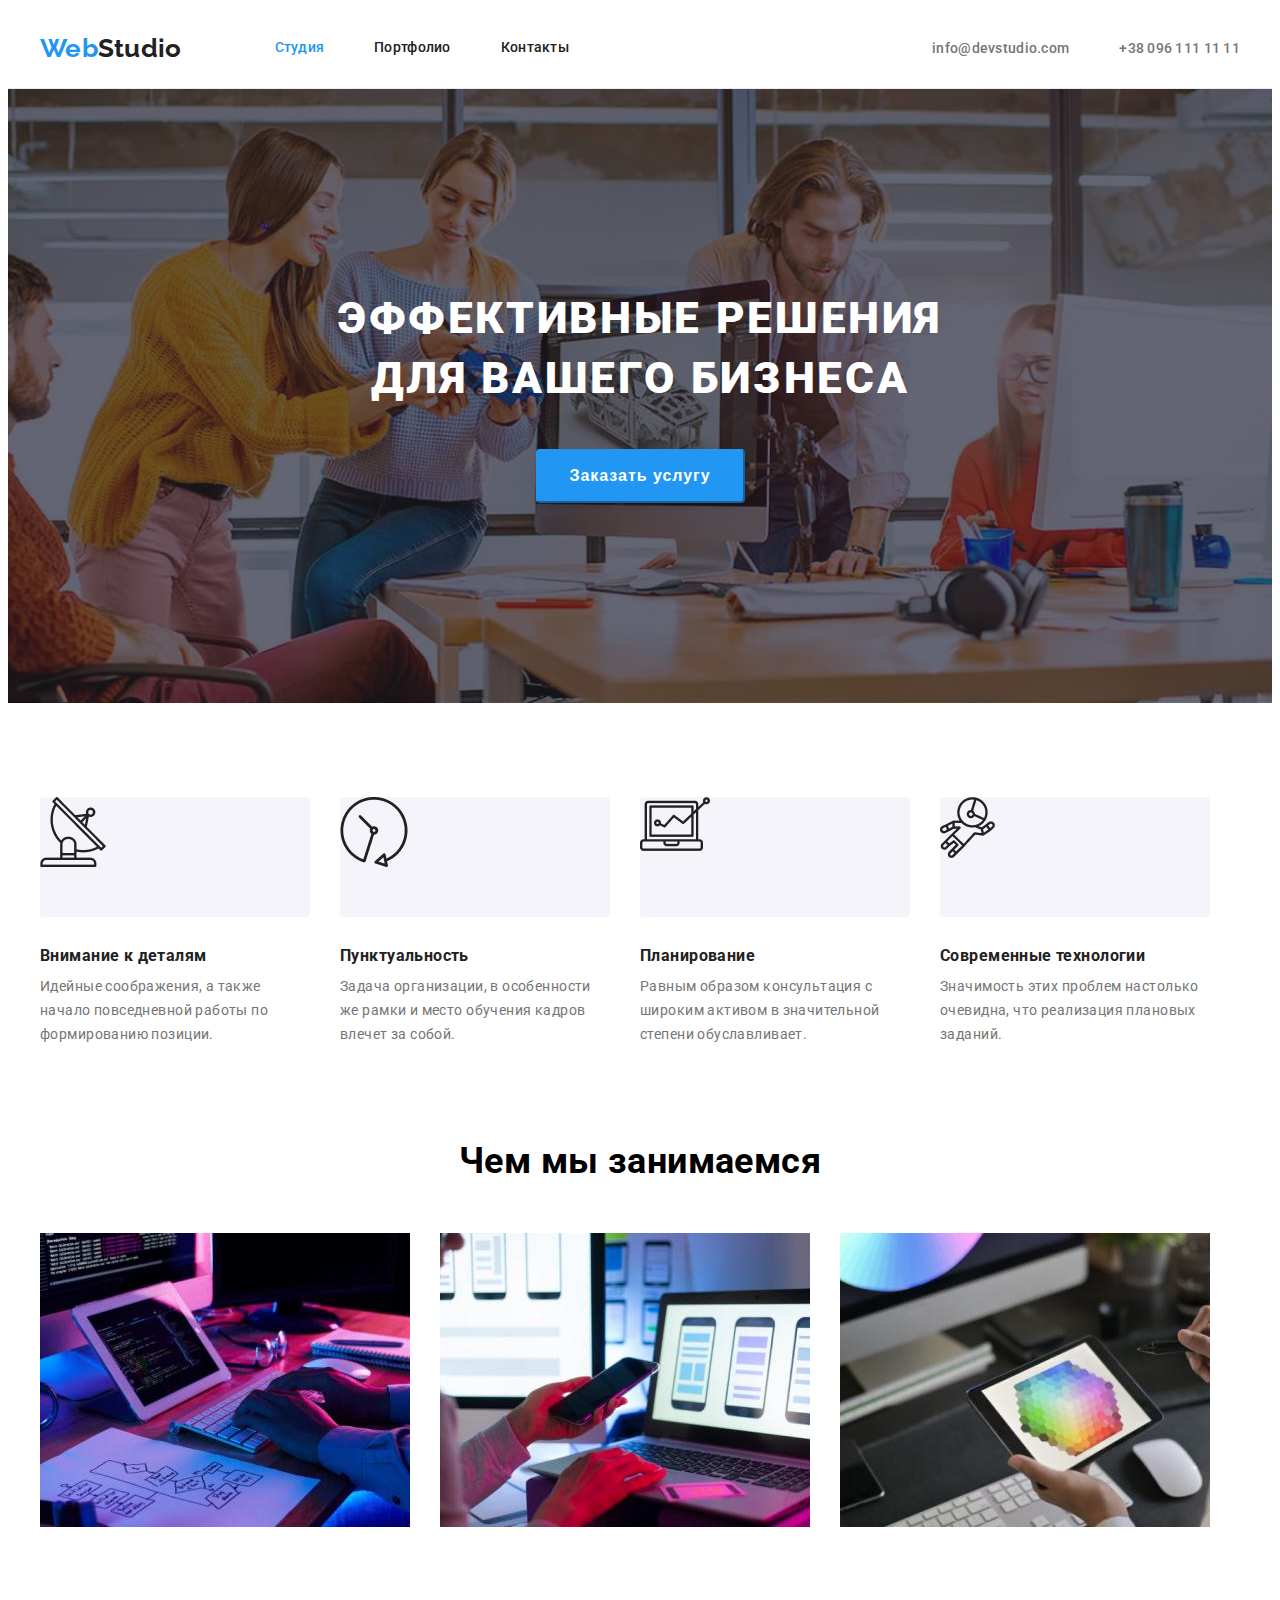
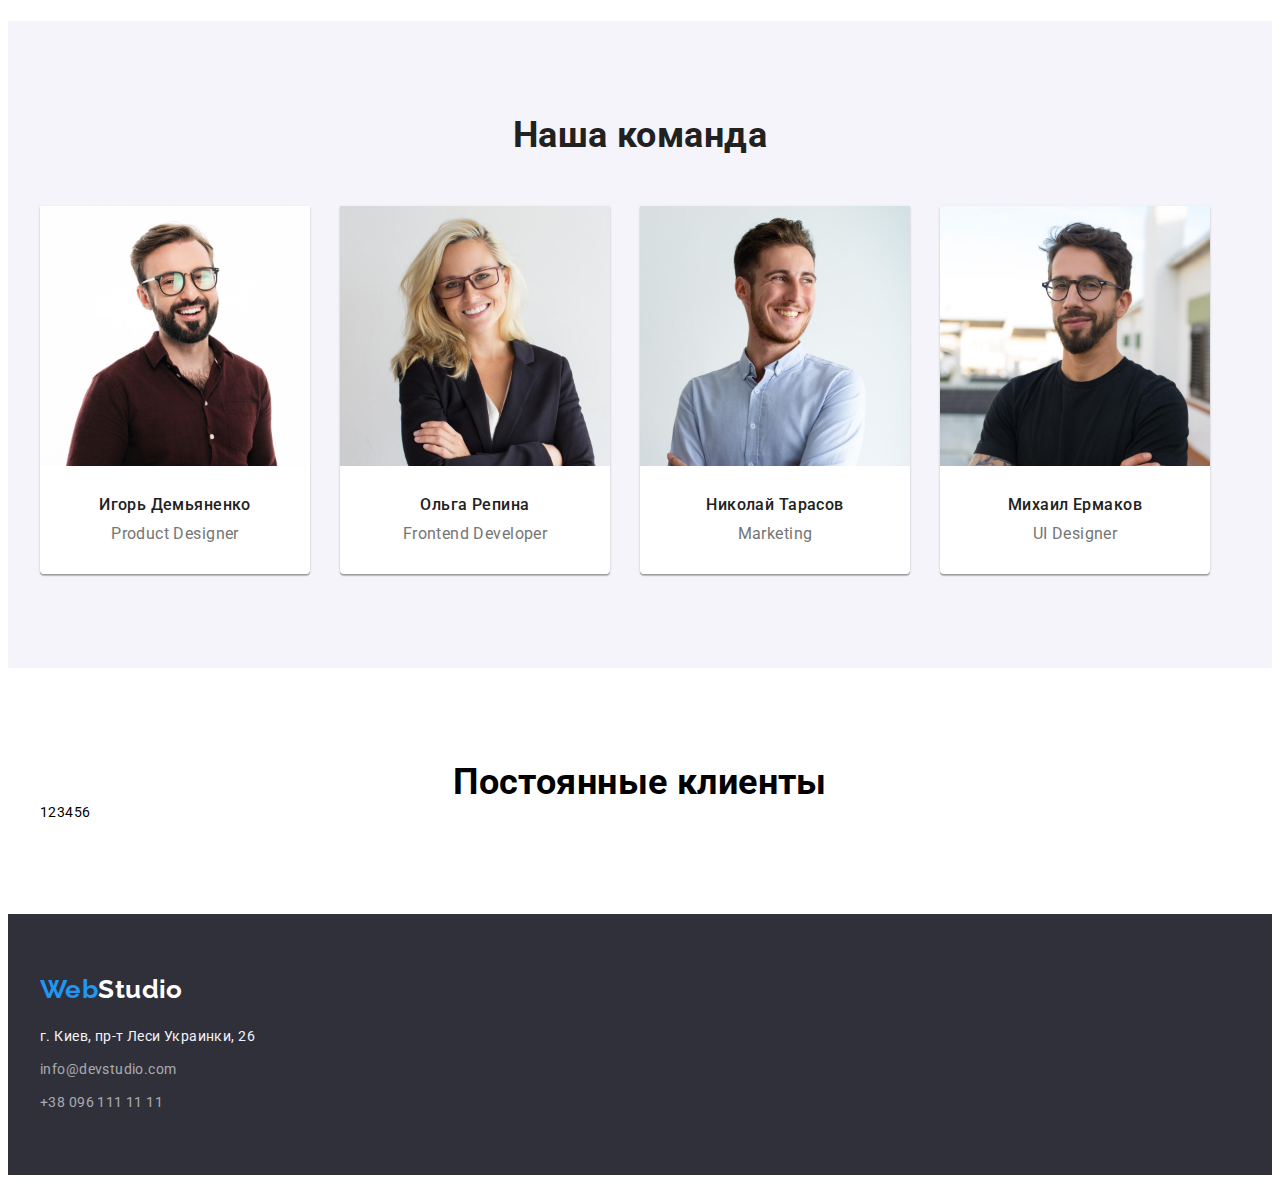
==== index.html @ 2c0231e5 "update code" ====
<!DOCTYPE html>
<html lang="ru">
  <head>
    <meta charset="UTF-8" />
    <meta http-equiv="X-UA-Compatible" content="IE=edge" />
    <meta name="viewport" content="width=device-width, initial-scale=1.0" />
    <title>WebStudio</title>
        <link rel="preconnect" href="https://fonts.googleapis.com" />
    <link rel="preconnect" href="https://fonts.gstatic.com" crossorigin />
    <link
      href="https://fonts.googleapis.com/css2?family=Raleway:wght@700&family=Roboto:wght@400;500;700;900&display=swap"
      rel="stylesheet"
    />
    <link
      rel="stylesheet"
      href="https://cdnjs.cloudflare.com/ajax/libs/modern-normalize/1.1.0/modern-normalize.min.css"
      integrity="sha512-wpPYUAdjBVSE4KJnH1VR1HeZfpl1ub8YT/NKx4PuQ5NmX2tKuGu6U/JRp5y+Y8XG2tV+wKQpNHVUX03MfMFn9Q=="
      crossorigin="anonymous"
      referrerpolicy="no-referrer"
    />
    <link rel="stylesheet" href="./css/style.css" />
  </head>
  <body>
    <!-- header -->
    <header class="header">
      <div class="header-container container">
        <nav class="navigation-container">
          <a href="./index.html" class="logo-header link"
            >Web<span class="header-logo">Studio</span></a
          >
          <ul class="navigation-list">
            <li class="item"><a href="./index.html" class="navigation-link link current-nav-link">Студия</a></li>
            <li class="item">
              <a href="./portfolio.html" class="navigation-link link"
                >Портфолио</a
              >
            </li>
            <li class="item"><a href="" class="navigation-link link">Контакты</a></li>
          </ul>
        </nav>
        <ul class="contact-link-header">
          <li class="item">
            <a href="mailto:info@devstudio.com" class="contact-header link"
              >info@devstudio.com</a
            >
          </li>
          <li class="item">
            <a href="tel:+380961111111" class="contact-header link"
              >+38 096 111 11 11</a
            >
          </li>
        </ul>
        </div>
      </div>
    </header>
    <main>
      <!-- section #1 -->
      <section class="hero">
        <div class="container">
        <h1 class="hero-heading">Эффективные решения для вашего бизнеса</h1>
        <button type="button" class="hero-button">Заказать услугу</button>
      </section>
      <!-- section #2-->
      <section class="features section">
        <div class="container">
        <h2 class="visually-hidden">Особенности нашей компании</h2>
        <ul class="features-list">
          <li class="item-block"><div class="features-block"><img src="./images/vector_features_1.png" alt="" width="66" height="70"></div></li>
          <li class="item-block"><div class="features-block"><img src="./images/vector_features_2.png" alt="" width="68" height="70"></div></li>
          <li class="item-block"><div class="features-block"><img src="./images/vector_features_3.png" alt="" width="70" height="54"></div></li>
          <li class="item-block"><div class="features-block"><img src="./images/vector_features_4.png" alt="" width="55" height="61"></div></li> 
        </ul>
        <ul class="features-list">
          <li class="item">
            <h3 class="features-heading">Внимание к деталям</h3>
            <p class="features-paragraph">
              Идейные соображения, а также начало повседневной работы по
              формированию позиции.
            </p>
          </li>
          <li class="item">
            <h3 class="features-heading">Пунктуальность</h3>
            <p class="features-paragraph">
              Задача организации, в особенности же рамки и место обучения кадров
              влечет за собой.
            </p>
          </li>
          <li class="item">
            <h3 class="features-heading">Планирование</h3>
            <p class="features-paragraph">
              Равным образом консультация с широким активом в значительной
              степени обуславливает.
            </p>
          </li>
          <li class="item">
            <h3 class="features-heading">Современные технологии</h3>
            <p class="features-paragraph">
              Значимость этих проблем настолько очевидна, что реализация
              плановых заданий.
            </p>
          </li>
        </ul>
        </div>
        </div>
      </section>
      <!-- section #3 -->
      <section class="work section">
        <div class="container">
        <h2 class="work-heading">Чем мы занимаемся</h2>
        <ul class="work-list">
          <li class="item">
            <img
              src="./images/about_work_1.jpg"
              alt="пишет код"
              width="370"
              height="294"
            />
          </li>
          <li class="item">
            <img
              src="./images/about_work_2.jpg"
              alt="смотрит макет"
              width="370"
              height="294"
            />
          </li>
          <li class="item">
            <img
              src="./images/about_work_3.jpg"
              alt="выбирает цвета"
              width="370"
              height="294"
            />
          </li>
        </ul>
        </div>
      </section>
      <!-- section #4 -->
      <section class="team section">
        <div class="container">
        <h2 class="team-heading">Наша команда</h2>
        <ul class="team-list">
          <li class="team-item">
            <img
              src="./images/team_1.jpg"
              alt="на фотографии Игорь Демьяненко"
              width="270"
              height="260"
            />
            <div class="team-block">
            <h3 class="team-name" >Игорь Демьяненко</h3>
            <p lang="en" class="team-paragraph">Product Designer</p>
            </div>
          </li>
          <li class="team-item">
            <img
              src="./images/team_2.jpg"
              alt="на фотографии Ольга Репина"
              width="270"
              height="260"
            />
            <div class="team-block">
            <h3 class="team-name">Ольга Репина</h3>
            <p lang="en" class="team-paragraph">Frontend Developer</p>
            </div>
          </li>
          <li class="team-item">
            <img
              src="./images/team_3.jpg"
              alt="на фотографии Николай Тарасов"
              width="270"
              height="260"
            />
            <div class="team-block">
            <h3 class="team-name">Николай Тарасов</h3>
            <p lang="en" class="team-paragraph">Marketing</p>
            </div>
          </li>
          <li class="team-item">
            <img
              src="./images/team_4.jpg"
              alt="на фотографии Михаил Ермаков"
              width="270"
              height="260"
            />
            <div class="team-block">
            <h3 class="team-name">Михаил Ермаков</h3>
            <p lang="en" class="team-paragraph">UI Designer</p>
            </div>
          </li>
        </ul>
        </div>
      </section>
      <!-- section #4 -->
      <section class="section container">

        <h2 class="reg-customer-heading">Постоянные клиенты</h2>
        <ul class="list-customer">
          <li>1</li>
          <li>2</li>
          <li>3</li>
          <li>4</li>
          <li>5</li>
          <li>6</li>
        </ul>

      </section>
    </main>
    <!-- footer -->
    <footer class="footer">
      <div class="footer-container container">
      <a href="./index.html" class="logo-footer link"
        >Web<span class="footer-logo">Studio</span></a
      >
      <address>
        <ul class="contact-footer contact-list-footer">
          <li class="item">
            <a
              href="https://goo.gl/maps/VsenkT5PbFzWRXvy7"
              target="_blank"
              rel="noopener noreferrer"
              class="footer-address link"
              >г. Киев, пр-т Леси Украинки, 26</a
            >
          </li>
          <li class="item">
            <a href="mailto:info@devstudio.com" class="contact-footer link"
              >info@devstudio.com</a
            >
          </li>
          <li class="item">
            <a href="tel:+380961111111" class="contact-footer link"
              >+38 096 111 11 11</a
            >
          </li>
        </ul>
        </address>
      </div>
    </footer>
  </body>
</html>
---- css/style.css ----
/*index.html (css) */
/* color  */
:root {
  --header-nav: #212121;
  --header-nav-hover: #2196f3;
  --contact-: #757575;
  --contact-hover: #2196f3;
  --heading-color: #212121;
  --heading-color-hero: #ffffff;
  --paragraph-color: #757575;
  --logo-basic: #2196f3;
  --logo-header: #212121;
  --logo-footer: #ffffff;
  --background-hero: #2f303a;
  --contact-footer: rgba(255, 255, 255, 0.6);
  --accent-color: #2196f3;
  --portfolio-button: #f5f4fa;
  --portfolio-button-hover: #2196f3;
  --background-team: #f5f4fa;
  --background-footer: #2f303a;
}

body {
  font-family: Roboto, serif;
  letter-spacing: 0.03em;
  font-size: 14px;
}
p {
  margin: 0;
}
h1,
h2,
h3,
h4,
h5,
h6 {
  margin: 0;
}
img {
  display: block;
  max-width: 100%;
}

.section {
  padding-top: 94px;
  padding-bottom: 94px;
}
.visually-hidden {
  position: absolute;
  white-space: nowrap;
  width: 1px;
  height: 1px;
  overflow: hidden;
  border: 0;
  padding: 0;
  clip: rect(0 0 0 0);
  clip-path: inset(50%);
  margin: -1px;
}

/* list */
ul {
  list-style: none;
  padding: 0;
  margin: 0;
}
.link {
  text-decoration: none;
}
.container {
  width: 1200px;
  padding-left: 15px;
  padding-right: 15px;
  margin-left: auto;
  margin-right: auto;
}
.header-container {
  display: flex;
  align-items: center;
}
.header {
  background-color: var(--logo-footer);
  letter-spacing: 0.02em;
  border-bottom: 1px solid #ececec;
}
.header .item + .item {
  margin-left: 50px;
}
.header-contact {
  margin-left: 331px;
  display: flex;
  align-items: center;
}
.navigation-container {
  display: flex;
  align-items: center;
}
.navigation-list {
  display: flex;
}
.contact-link-header {
  display: flex;
  margin-left: auto;
}

/*logo in header and footer   */
.logo-header {
  margin-right: 93px;

  font-family: raleway;
  font-weight: 700;
  font-size: 26px;
  line-height: 1.19;
  color: var(--logo-basic);
}
.logo-header .header-logo {
  color: var(--logo-header);
}
.logo-footer .footer-logo {
  color: var(--logo-footer);
}
/* link nav*/
.navigation-link {
  padding-top: 32px;
  padding-bottom: 32px;
  display: block;
  color: var(--header-nav);
  font-weight: 500;
  font-size: 14px;
  line-height: 1.14;
}
.navigation-link:hover,
.navigation-link:focus {
  color: var(--header-nav-hover);
}
.current-nav-link {
  color: var(--accent-color);
}
/* contact header*/
.contact-header {
  padding-bottom: 32px;
  padding-top: 32px;
  color: var(--contact-);
  font-weight: 500;
  font-size: 14px;
  line-height: 1.14;
}
.header-contact .item + .item {
  margin-right: 50px;
}
.contact-header + .contact-header:hover,
.contact-header:focus {
  color: var(--contact-hover);
}
/* hero */
.hero {
  background-image: linear-gradient(
      rgba(47, 48, 58, 0.4),
      rgba(47, 48, 58, 0.4)
    ),
    url(../images/hero-background.jpg);
  background-size: cover;
  background-repeat: no-repeat;
  background-position: center;
  max-width: 1600px;
  padding: 200px 0;
  text-align: center;
  background-color: var(--background-hero);
  letter-spacing: 0.06em;
  margin: 0 auto;
}
.hero-heading {
  margin-top: 0;
  margin-left: auto;
  margin-right: auto;
  margin-bottom: 40px;
  width: 696px;
  color: var(--heading-color-hero);
  font-weight: 900;
  font-size: 44px;
  line-height: 1.36;
  letter-spacing: 0.06em;
  text-transform: uppercase;
}
.hero-button {
  margin-left: auto;
  margin-right: auto;
  padding: 10px 32px;
  border-radius: 4px;
  min-width: 200px;
  border-color: var(--accent-color);
  color: var(--heading-color-hero);
  background: var(--accent-color);
  box-shadow: 0px 4px 4px rgba(0, 0, 0, 0.15);
  font-weight: 700;
  font-size: 16px;
  line-height: 1.87;
  letter-spacing: 0.06em;
}
.hero-button:hover,
.hero-button:focus {
  background: #188ce8;
  border-color: var(--accent-color);
  color: var(--heading-color-hero);
  box-shadow: 0px 4px 4px rgba(0, 0, 0, 0.15);
}
/* features */

.features-list {
  display: flex;
}
.features-block {
  display: flex;
  width: 270px;
  height: 120px;
  background: #f5f4fa;
  border-radius: 4px;
}
.features .item-block {
  display: flex;
  text-align: center;
  margin-bottom: 30px;
  margin-right: 30px;
}
.features .item-block:last-child {
  margin-right: 0px;
}

.features-heading {
  margin-bottom: 10px;
  color: var(--heading-color);
  line-height: 1.14;
  font-weight: 700;
}
.features-paragraph {
  width: 270px;

  color: var(--paragraph-color);
  line-height: 1.71;
}
.features .item {
  margin-right: 30px;
}
.features .item:last-child {
  margin-right: 0;
}
/* about work */
.work {
  padding-top: 0px;
}
.work-list {
  display: flex;
}
.work-heading {
  margin-top: 0;
  margin-bottom: 50px;

  font-weight: 700;
  font-size: 36px;
  line-height: 1.16;
  text-align: center;
}
.work .item + .item {
  margin-left: 30px;
}

/* about team */
.team {
  background-color: var(--background-team);
}
.team-list {
  display: flex;
}
.team-block {
  padding: 30px;
  text-align: center;
}
.team-item {
  margin-left: 30px;

  background: #ffffff;
  box-shadow: 0px 1px 3px rgba(0, 0, 0, 0.12), 0px 1px 1px rgba(0, 0, 0, 0.14),
    0px 2px 1px rgba(0, 0, 0, 0.2);
  border-radius: 0px 0px 4px 4px;
}
.team-item:first-child {
  margin-left: 0;
}
.team-heading {
  margin-bottom: 50px;
  margin-top: 0;

  font-weight: 700;
  font-size: 36px;
  line-height: 1.16;
  text-align: center;
  color: var(--heading-color);
}
.team-name {
  margin-bottom: 10px;

  color: var(--heading-color);
  font-weight: 500;
  font-size: 16px;
  line-height: 1.18;
}
.team-paragraph {
  color: var(--paragraph-color);
  font-size: 16px;
  line-height: 1.18;
}
/* regular customer */
.reg-customer-heading {
  font-weight: 700;
  font-size: 36px;
  line-height: 1.16;
  text-align: center;
}
.list-customer {
  display: flex;
}
/* footer */
.footer {
  background-color: var(--background-footer);
  padding: 60px 0;
}
.logo-footer {
  display: block;
  margin-bottom: 20px;
  font-family: raleway;
  font-weight: 700;
  font-size: 26px;
  line-height: 1.19;
  color: var(--logo-basic);
}
.contact-footer {
  color: var(--contact-footer);
  font-size: 14px;
  line-height: 1.71;
  font-style: normal;
}

.footer-address {
  color: var(--background-team);
}
.contact-footer .item + .item {
  margin-top: 9px;
}

/* portfolio.html (css)*/

.button-list {
  margin-bottom: 50px;
  display: flex;
  justify-content: center;
}
.item-button {
  margin-left: 8px;
}
.item-button:first-child {
  margin-left: 0px;
}
.portfolio-button {
  display: inline-block;
  padding: 6px 20px;
  border-radius: 4px;
  border-color: transparent;
  background-color: var(--portfolio-button);
  color: var(--heading-color);
  text-align: center;
  font-weight: 500;
  font-size: 16px;
  line-height: 1.62;
  box-shadow: 0px 3px 1px rgba(0, 0, 0, 0.1), 0px 1px 2px rgba(0, 0, 0, 0.08),
    0px 2px 2px rgba(0, 0, 0, 0.12);
  cursor: pointer;
}

.portfolio-button:hover,
.portfolio-button:focus {
  background-color: var(--portfolio-button-hover);
  color: var(--portfolio-button);
}
.portfolio-heading {
  margin-bottom: 4px;
  color: var(--heading-color);
  font-weight: 700;
  font-size: 18px;
  line-height: 2;
  letter-spacing: 0.06em;
}
.portfolio-paragraph {
  font-size: 16px;
  line-height: 1.87;
  color: var(--paragraph-color);
}
.portfolio-list {
  display: flex;
  flex-wrap: wrap;
}
.portfolio-block {
  padding: 24px 20px;
}
.portfolio-item:nth-child(3n) {
  margin-right: 0;
}
.portfolio-item:nth-last-child(-n + 3) {
  margin-bottom: 0;
}
.portfolio-item {
  width: 370px;
  margin-right: 30px;
  margin-bottom: 30px;
  background: #ffffff;
  border: 1px solid #eeeeee;
}
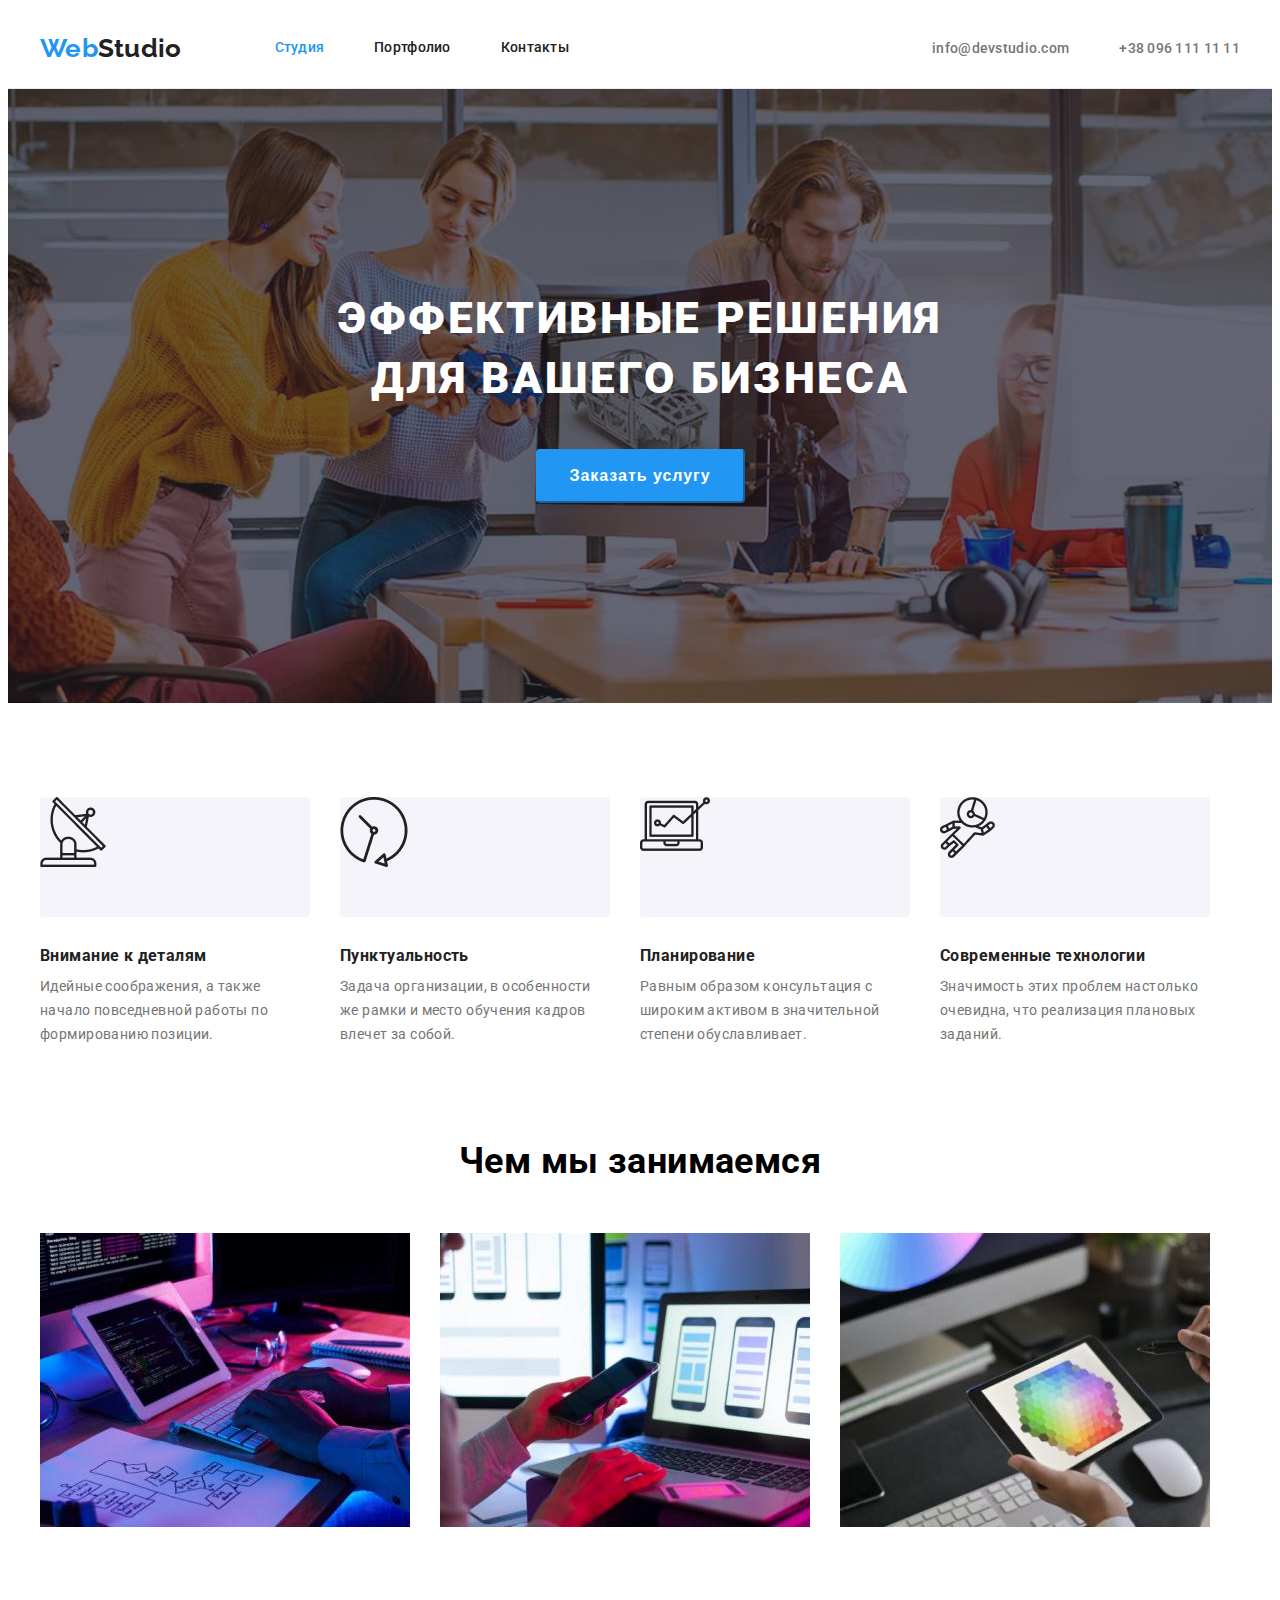
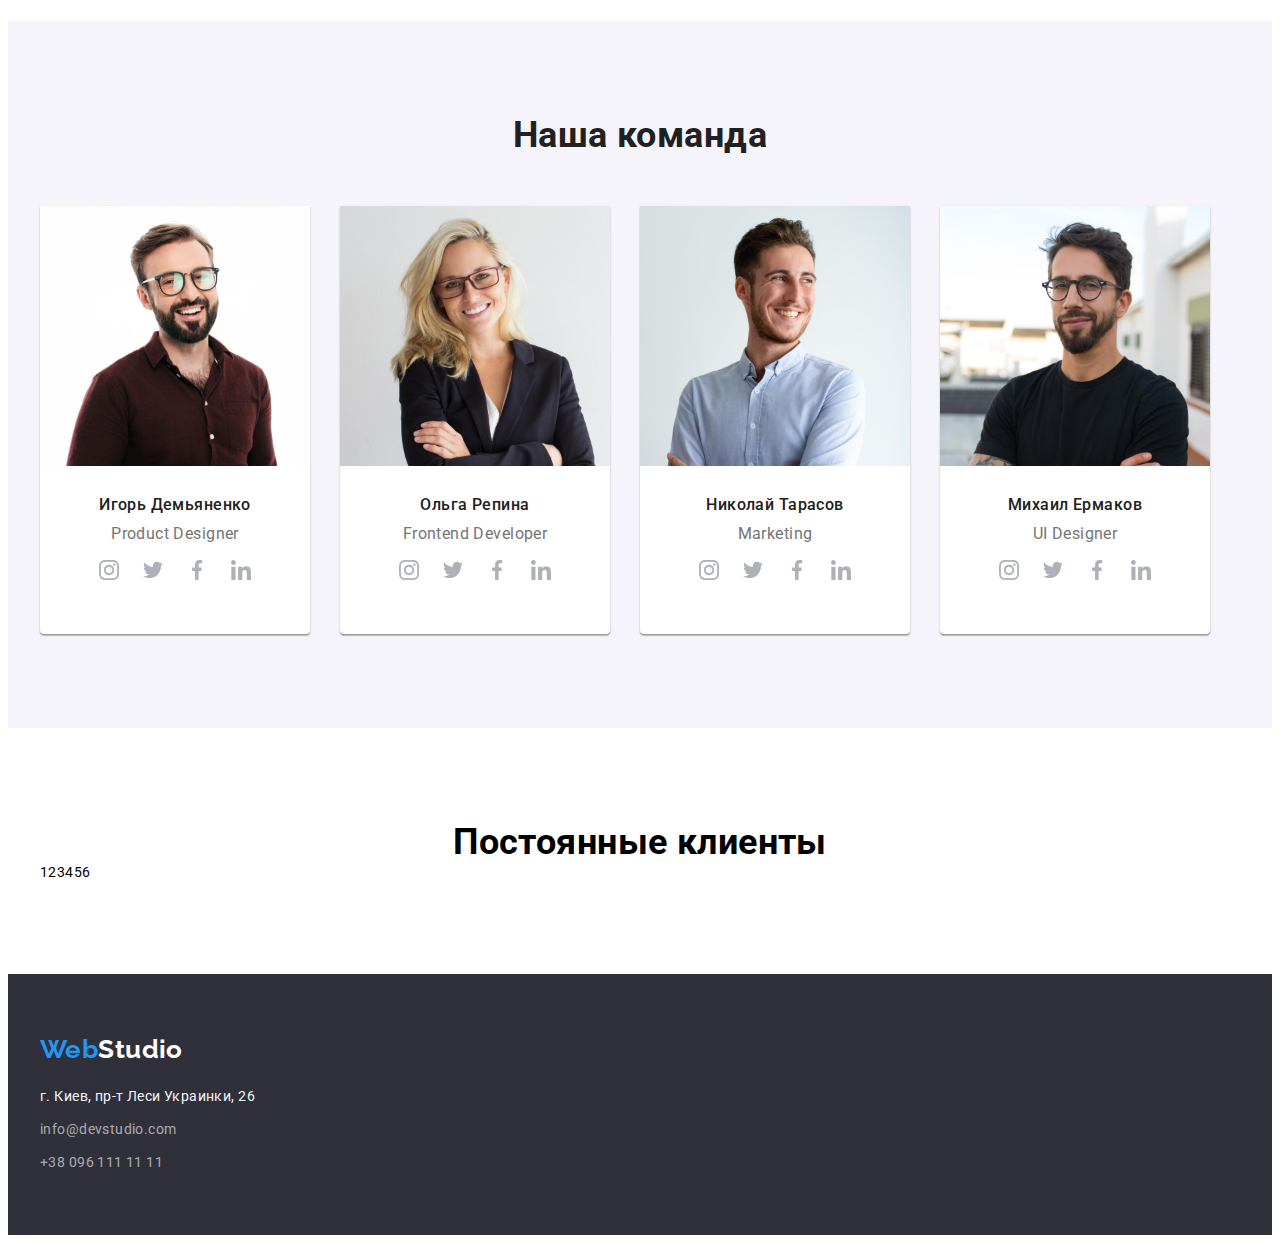
==== commit a7fb9967: "update code" ====
--- a/index.html
+++ b/index.html
@@ -5,7 +5,7 @@
     <meta http-equiv="X-UA-Compatible" content="IE=edge" />
     <meta name="viewport" content="width=device-width, initial-scale=1.0" />
     <title>WebStudio</title>
-        <link rel="preconnect" href="https://fonts.googleapis.com" />
+    <link rel="preconnect" href="https://fonts.googleapis.com" />
     <link rel="preconnect" href="https://fonts.gstatic.com" crossorigin />
     <link
       href="https://fonts.googleapis.com/css2?family=Raleway:wght@700&family=Roboto:wght@400;500;700;900&display=swap"
@@ -29,13 +29,21 @@
             >Web<span class="header-logo">Studio</span></a
           >
           <ul class="navigation-list">
-            <li class="item"><a href="./index.html" class="navigation-link link current-nav-link">Студия</a></li>
+            <li class="item">
+              <a
+                href="./index.html"
+                class="navigation-link link current-nav-link"
+                >Студия</a
+              >
+            </li>
             <li class="item">
               <a href="./portfolio.html" class="navigation-link link"
                 >Портфолио</a
               >
             </li>
-            <li class="item"><a href="" class="navigation-link link">Контакты</a></li>
+            <li class="item">
+              <a href="" class="navigation-link link">Контакты</a>
+            </li>
           </ul>
         </nav>
         <ul class="contact-link-header">
@@ -50,150 +58,403 @@
             >
           </li>
         </ul>
-        </div>
       </div>
     </header>
     <main>
       <!-- section #1 -->
       <section class="hero">
         <div class="container">
-        <h1 class="hero-heading">Эффективные решения для вашего бизнеса</h1>
-        <button type="button" class="hero-button">Заказать услугу</button>
+          <h1 class="hero-heading">Эффективные решения для вашего бизнеса</h1>
+          <button type="button" class="hero-button">Заказать услугу</button>
+        </div>
       </section>
       <!-- section #2-->
       <section class="features section">
         <div class="container">
-        <h2 class="visually-hidden">Особенности нашей компании</h2>
-        <ul class="features-list">
-          <li class="item-block"><div class="features-block"><img src="./images/vector_features_1.png" alt="" width="66" height="70"></div></li>
-          <li class="item-block"><div class="features-block"><img src="./images/vector_features_2.png" alt="" width="68" height="70"></div></li>
-          <li class="item-block"><div class="features-block"><img src="./images/vector_features_3.png" alt="" width="70" height="54"></div></li>
-          <li class="item-block"><div class="features-block"><img src="./images/vector_features_4.png" alt="" width="55" height="61"></div></li> 
-        </ul>
-        <ul class="features-list">
-          <li class="item">
-            <h3 class="features-heading">Внимание к деталям</h3>
-            <p class="features-paragraph">
-              Идейные соображения, а также начало повседневной работы по
-              формированию позиции.
-            </p>
-          </li>
-          <li class="item">
-            <h3 class="features-heading">Пунктуальность</h3>
-            <p class="features-paragraph">
-              Задача организации, в особенности же рамки и место обучения кадров
-              влечет за собой.
-            </p>
-          </li>
-          <li class="item">
-            <h3 class="features-heading">Планирование</h3>
-            <p class="features-paragraph">
-              Равным образом консультация с широким активом в значительной
-              степени обуславливает.
-            </p>
-          </li>
-          <li class="item">
-            <h3 class="features-heading">Современные технологии</h3>
-            <p class="features-paragraph">
-              Значимость этих проблем настолько очевидна, что реализация
-              плановых заданий.
-            </p>
-          </li>
-        </ul>
-        </div>
+          <h2 class="visually-hidden">Особенности нашей компании</h2>
+          <ul class="features-list">
+            <li class="item-block">
+              <div class="features-block">
+                <img
+                  src="./images/vector_features_1.png"
+                  alt=""
+                  width="66"
+                  height="70"
+                />
+              </div>
+            </li>
+            <li class="item-block">
+              <div class="features-block">
+                <img
+                  src="./images/vector_features_2.png"
+                  alt=""
+                  width="68"
+                  height="70"
+                />
+              </div>
+            </li>
+            <li class="item-block">
+              <div class="features-block">
+                <img
+                  src="./images/vector_features_3.png"
+                  alt=""
+                  width="70"
+                  height="54"
+                />
+              </div>
+            </li>
+            <li class="item-block">
+              <div class="features-block">
+                <img
+                  src="./images/vector_features_4.png"
+                  alt=""
+                  width="55"
+                  height="61"
+                />
+              </div>
+            </li>
+          </ul>
+          <ul class="features-list">
+            <li class="item">
+              <h3 class="features-heading">Внимание к деталям</h3>
+              <p class="features-paragraph">
+                Идейные соображения, а также начало повседневной работы по
+                формированию позиции.
+              </p>
+            </li>
+            <li class="item">
+              <h3 class="features-heading">Пунктуальность</h3>
+              <p class="features-paragraph">
+                Задача организации, в особенности же рамки и место обучения
+                кадров влечет за собой.
+              </p>
+            </li>
+            <li class="item">
+              <h3 class="features-heading">Планирование</h3>
+              <p class="features-paragraph">
+                Равным образом консультация с широким активом в значительной
+                степени обуславливает.
+              </p>
+            </li>
+            <li class="item">
+              <h3 class="features-heading">Современные технологии</h3>
+              <p class="features-paragraph">
+                Значимость этих проблем настолько очевидна, что реализация
+                плановых заданий.
+              </p>
+            </li>
+          </ul>
         </div>
       </section>
       <!-- section #3 -->
       <section class="work section">
         <div class="container">
-        <h2 class="work-heading">Чем мы занимаемся</h2>
-        <ul class="work-list">
-          <li class="item">
-            <img
-              src="./images/about_work_1.jpg"
-              alt="пишет код"
-              width="370"
-              height="294"
-            />
-          </li>
-          <li class="item">
-            <img
-              src="./images/about_work_2.jpg"
-              alt="смотрит макет"
-              width="370"
-              height="294"
-            />
-          </li>
-          <li class="item">
-            <img
-              src="./images/about_work_3.jpg"
-              alt="выбирает цвета"
-              width="370"
-              height="294"
-            />
-          </li>
-        </ul>
+          <h2 class="work-heading">Чем мы занимаемся</h2>
+          <ul class="work-list">
+            <li class="item">
+              <img
+                src="./images/about_work_1.jpg"
+                alt="пишет код"
+                width="370"
+                height="294"
+              />
+            </li>
+            <li class="item">
+              <img
+                src="./images/about_work_2.jpg"
+                alt="смотрит макет"
+                width="370"
+                height="294"
+              />
+            </li>
+            <li class="item">
+              <img
+                src="./images/about_work_3.jpg"
+                alt="выбирает цвета"
+                width="370"
+                height="294"
+              />
+            </li>
+          </ul>
         </div>
       </section>
       <!-- section #4 -->
       <section class="team section">
         <div class="container">
-        <h2 class="team-heading">Наша команда</h2>
-        <ul class="team-list">
-          <li class="team-item">
-            <img
-              src="./images/team_1.jpg"
-              alt="на фотографии Игорь Демьяненко"
-              width="270"
-              height="260"
-            />
-            <div class="team-block">
-            <h3 class="team-name" >Игорь Демьяненко</h3>
-            <p lang="en" class="team-paragraph">Product Designer</p>
-            </div>
-          </li>
-          <li class="team-item">
-            <img
-              src="./images/team_2.jpg"
-              alt="на фотографии Ольга Репина"
-              width="270"
-              height="260"
-            />
-            <div class="team-block">
-            <h3 class="team-name">Ольга Репина</h3>
-            <p lang="en" class="team-paragraph">Frontend Developer</p>
-            </div>
-          </li>
-          <li class="team-item">
-            <img
-              src="./images/team_3.jpg"
-              alt="на фотографии Николай Тарасов"
-              width="270"
-              height="260"
-            />
-            <div class="team-block">
-            <h3 class="team-name">Николай Тарасов</h3>
-            <p lang="en" class="team-paragraph">Marketing</p>
-            </div>
-          </li>
-          <li class="team-item">
-            <img
-              src="./images/team_4.jpg"
-              alt="на фотографии Михаил Ермаков"
-              width="270"
-              height="260"
-            />
-            <div class="team-block">
-            <h3 class="team-name">Михаил Ермаков</h3>
-            <p lang="en" class="team-paragraph">UI Designer</p>
-            </div>
-          </li>
-        </ul>
+          <h2 class="team-heading">Наша команда</h2>
+          <ul class="team-list">
+            <li class="team-item">
+              <img
+                src="./images/team_1.jpg"
+                alt="на фотографии Игорь Демьяненко"
+                width="270"
+                height="260"
+              />
+              <div class="team-block">
+                <h3 class="team-name">Игорь Демьяненко</h3>
+                <p lang="en" class="team-paragraph">Product Designer</p>
+                <ul class="social-list">
+                  <li class="social-item">
+                    <a
+                      href=""
+                      target="_blank"
+                      rel="noopener noreferrer"
+                      class="social-link"
+                      ><svg class="social-icon">
+                        <use
+                          href="./images/sprite-social.svg#icon-instagram"
+                        ></use>
+                      </svg>
+                    </a>
+                  </li>
+                  <li class="social-item">
+                    <a
+                      href=""
+                      target="_blank"
+                      rel="noopener noreferrer"
+                      class="social-link"
+                      ><svg class="social-icon">
+                        <use
+                          href="./images/sprite-social.svg#icon-twitter"
+                        ></use>
+                      </svg>
+                    </a>
+                  </li>
+                  <li class="social-item">
+                    <a
+                      href=""
+                      target="_blank"
+                      rel="noopener noreferrer"
+                      class="social-link"
+                      ><svg class="social-icon">
+                        <use
+                          href="./images/sprite-social.svg#icon-facebook"
+                        ></use>
+                      </svg>
+                    </a>
+                  </li>
+                  <li class="social-item">
+                    <a
+                      href=""
+                      target="_blank"
+                      rel="noopener noreferrer"
+                      class="social-link"
+                      ><svg class="social-icon">
+                        <use
+                          href="./images/sprite-social.svg#icon-linkedin"
+                        ></use>
+                      </svg>
+                    </a>
+                  </li>
+                </ul>
+              </div>
+            </li>
+            <li class="team-item">
+              <img
+                src="./images/team_2.jpg"
+                alt="на фотографии Ольга Репина"
+                width="270"
+                height="260"
+              />
+              <div class="team-block">
+                <h3 class="team-name">Ольга Репина</h3>
+                <p lang="en" class="team-paragraph">Frontend Developer</p>
+                <ul class="social-list">
+                  <li class="social-item">
+                    <a
+                      href=""
+                      target="_blank"
+                      rel="noopener noreferrer"
+                      class="social-link"
+                      ><svg class="social-icon">
+                        <use
+                          href="./images/sprite-social.svg#icon-instagram"
+                        ></use>
+                      </svg>
+                    </a>
+                  </li>
+                  <li class="social-item">
+                    <a
+                      href=""
+                      target="_blank"
+                      rel="noopener noreferrer"
+                      class="social-link"
+                      ><svg class="social-icon">
+                        <use
+                          href="./images/sprite-social.svg#icon-twitter"
+                        ></use>
+                      </svg>
+                    </a>
+                  </li>
+                  <li class="social-item">
+                    <a
+                      href=""
+                      target="_blank"
+                      rel="noopener noreferrer"
+                      class="social-link"
+                      ><svg class="social-icon">
+                        <use
+                          href="./images/sprite-social.svg#icon-facebook"
+                        ></use>
+                      </svg>
+                    </a>
+                  </li>
+                  <li class="social-item">
+                    <a
+                      href=""
+                      target="_blank"
+                      rel="noopener noreferrer"
+                      class="social-link"
+                      ><svg class="social-icon">
+                        <use
+                          href="./images/sprite-social.svg#icon-linkedin"
+                        ></use>
+                      </svg>
+                    </a>
+                  </li>
+                </ul>
+              </div>
+            </li>
+            <li class="team-item">
+              <img
+                src="./images/team_3.jpg"
+                alt="на фотографии Николай Тарасов"
+                width="270"
+                height="260"
+              />
+              <div class="team-block">
+                <h3 class="team-name">Николай Тарасов</h3>
+                <p lang="en" class="team-paragraph">Marketing</p>
+                <ul class="social-list">
+                  <li class="social-item">
+                    <a
+                      href=""
+                      target="_blank"
+                      rel="noopener noreferrer"
+                      class="social-link"
+                      ><svg class="social-icon">
+                        <use
+                          href="./images/sprite-social.svg#icon-instagram"
+                        ></use>
+                      </svg>
+                    </a>
+                  </li>
+                  <li class="social-item">
+                    <a
+                      href=""
+                      target="_blank"
+                      rel="noopener noreferrer"
+                      class="social-link"
+                      ><svg class="social-icon">
+                        <use
+                          href="./images/sprite-social.svg#icon-twitter"
+                        ></use>
+                      </svg>
+                    </a>
+                  </li>
+                  <li class="social-item">
+                    <a
+                      href=""
+                      target="_blank"
+                      rel="noopener noreferrer"
+                      class="social-link"
+                      ><svg class="social-icon">
+                        <use
+                          href="./images/sprite-social.svg#icon-facebook"
+                        ></use>
+                      </svg>
+                    </a>
+                  </li>
+                  <li class="social-item">
+                    <a
+                      href=""
+                      target="_blank"
+                      rel="noopener noreferrer"
+                      class="social-link"
+                      ><svg class="social-icon">
+                        <use
+                          href="./images/sprite-social.svg#icon-linkedin"
+                        ></use>
+                      </svg>
+                    </a>
+                  </li>
+                </ul>
+              </div>
+            </li>
+            <li class="team-item">
+              <img
+                src="./images/team_4.jpg"
+                alt="на фотографии Михаил Ермаков"
+                width="270"
+                height="260"
+              />
+              <div class="team-block">
+                <h3 class="team-name">Михаил Ермаков</h3>
+                <p lang="en" class="team-paragraph">UI Designer</p>
+                <ul class="social-list">
+                  <li class="social-item">
+                    <a
+                      href=""
+                      target="_blank"
+                      rel="noopener noreferrer"
+                      class="social-link"
+                      ><svg class="social-icon">
+                        <use
+                          href="./images/sprite-social.svg#icon-instagram"
+                        ></use>
+                      </svg>
+                    </a>
+                  </li>
+                  <li class="social-item">
+                    <a
+                      href=""
+                      target="_blank"
+                      rel="noopener noreferrer"
+                      class="social-link"
+                      ><svg class="social-icon">
+                        <use
+                          href="./images/sprite-social.svg#icon-twitter"
+                        ></use>
+                      </svg>
+                    </a>
+                  </li>
+                  <li class="social-item">
+                    <a
+                      href=""
+                      target="_blank"
+                      rel="noopener noreferrer"
+                      class="social-link"
+                      ><svg class="social-icon">
+                        <use
+                          href="./images/sprite-social.svg#icon-facebook"
+                        ></use>
+                      </svg>
+                    </a>
+                  </li>
+                  <li class="social-item">
+                    <a
+                      href=""
+                      target="_blank"
+                      rel="noopener noreferrer"
+                      class="social-link"
+                      ><svg class="social-icon">
+                        <use
+                          href="./images/sprite-social.svg#icon-linkedin"
+                          width="20"
+                          height="
+                          20"
+                        ></use>
+                      </svg>
+                    </a>
+                  </li>
+                </ul>
+              </div>
+            </li>
+          </ul>
         </div>
       </section>
       <!-- section #4 -->
       <section class="section container">
-
         <h2 class="reg-customer-heading">Постоянные клиенты</h2>
         <ul class="list-customer">
           <li>1</li>
@@ -203,37 +464,36 @@
           <li>5</li>
           <li>6</li>
         </ul>
-
       </section>
     </main>
     <!-- footer -->
     <footer class="footer">
       <div class="footer-container container">
-      <a href="./index.html" class="logo-footer link"
-        >Web<span class="footer-logo">Studio</span></a
-      >
-      <address>
-        <ul class="contact-footer contact-list-footer">
-          <li class="item">
-            <a
-              href="https://goo.gl/maps/VsenkT5PbFzWRXvy7"
-              target="_blank"
-              rel="noopener noreferrer"
-              class="footer-address link"
-              >г. Киев, пр-т Леси Украинки, 26</a
-            >
-          </li>
-          <li class="item">
-            <a href="mailto:info@devstudio.com" class="contact-footer link"
-              >info@devstudio.com</a
-            >
-          </li>
-          <li class="item">
-            <a href="tel:+380961111111" class="contact-footer link"
-              >+38 096 111 11 11</a
-            >
-          </li>
-        </ul>
+        <a href="./index.html" class="logo-footer link"
+          >Web<span class="footer-logo">Studio</span></a
+        >
+        <address>
+          <ul class="contact-footer contact-list-footer">
+            <li class="item">
+              <a
+                href="https://goo.gl/maps/VsenkT5PbFzWRXvy7"
+                target="_blank"
+                rel="noopener noreferrer"
+                class="footer-address link"
+                >г. Киев, пр-т Леси Украинки, 26</a
+              >
+            </li>
+            <li class="item">
+              <a href="mailto:info@devstudio.com" class="contact-footer link"
+                >info@devstudio.com</a
+              >
+            </li>
+            <li class="item">
+              <a href="tel:+380961111111" class="contact-footer link"
+                >+38 096 111 11 11</a
+              >
+            </li>
+          </ul>
         </address>
       </div>
     </footer>
--- a/css/style.css
+++ b/css/style.css
@@ -273,11 +273,11 @@
 }
 .team-block {
   padding: 30px;
-  text-align: center;
 }
 .team-item {
+  width: 270px;
   margin-left: 30px;
-
+  text-align: center;
   background: #ffffff;
   box-shadow: 0px 1px 3px rgba(0, 0, 0, 0.12), 0px 1px 1px rgba(0, 0, 0, 0.14),
     0px 2px 1px rgba(0, 0, 0, 0.2);
@@ -308,6 +308,33 @@
   color: var(--paragraph-color);
   font-size: 16px;
   line-height: 1.18;
+}
+.social-list {
+  display: flex;
+  justify-content: center;
+  align-items: center;
+  margin-top: 16px;
+}
+.social-item {
+  width: 44px;
+  height: 44px;
+}
+.social-icon {
+  width: 20px;
+  height: 20px;
+}
+.social-link {
+  display: flex;
+  justify-content: center;
+  align-items: center;
+  border-radius: 50%;
+  width: 100%;
+  height: 100%;
+  display: block;
+}
+.social-link:hover {
+  background: var(--accent-color);
+  fill: #ffffff;
 }
 /* regular customer */
 .reg-customer-heading {
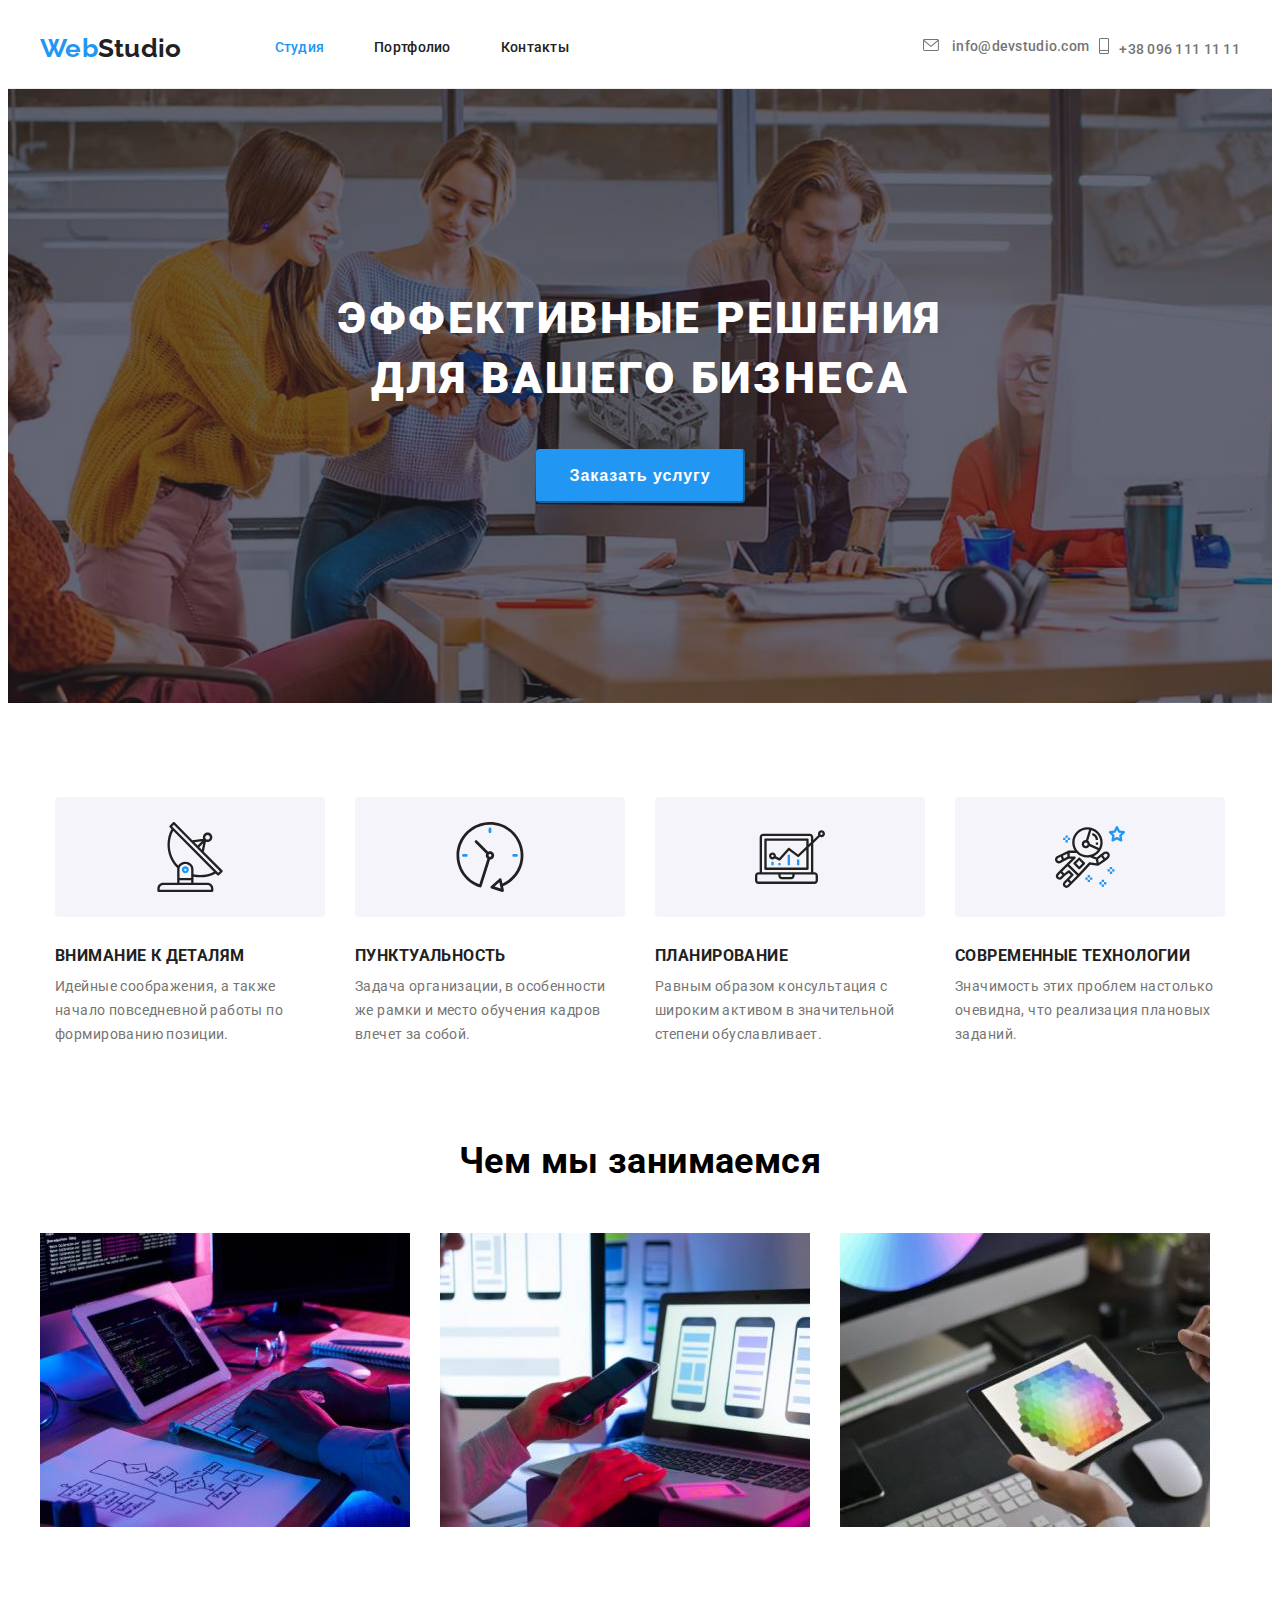
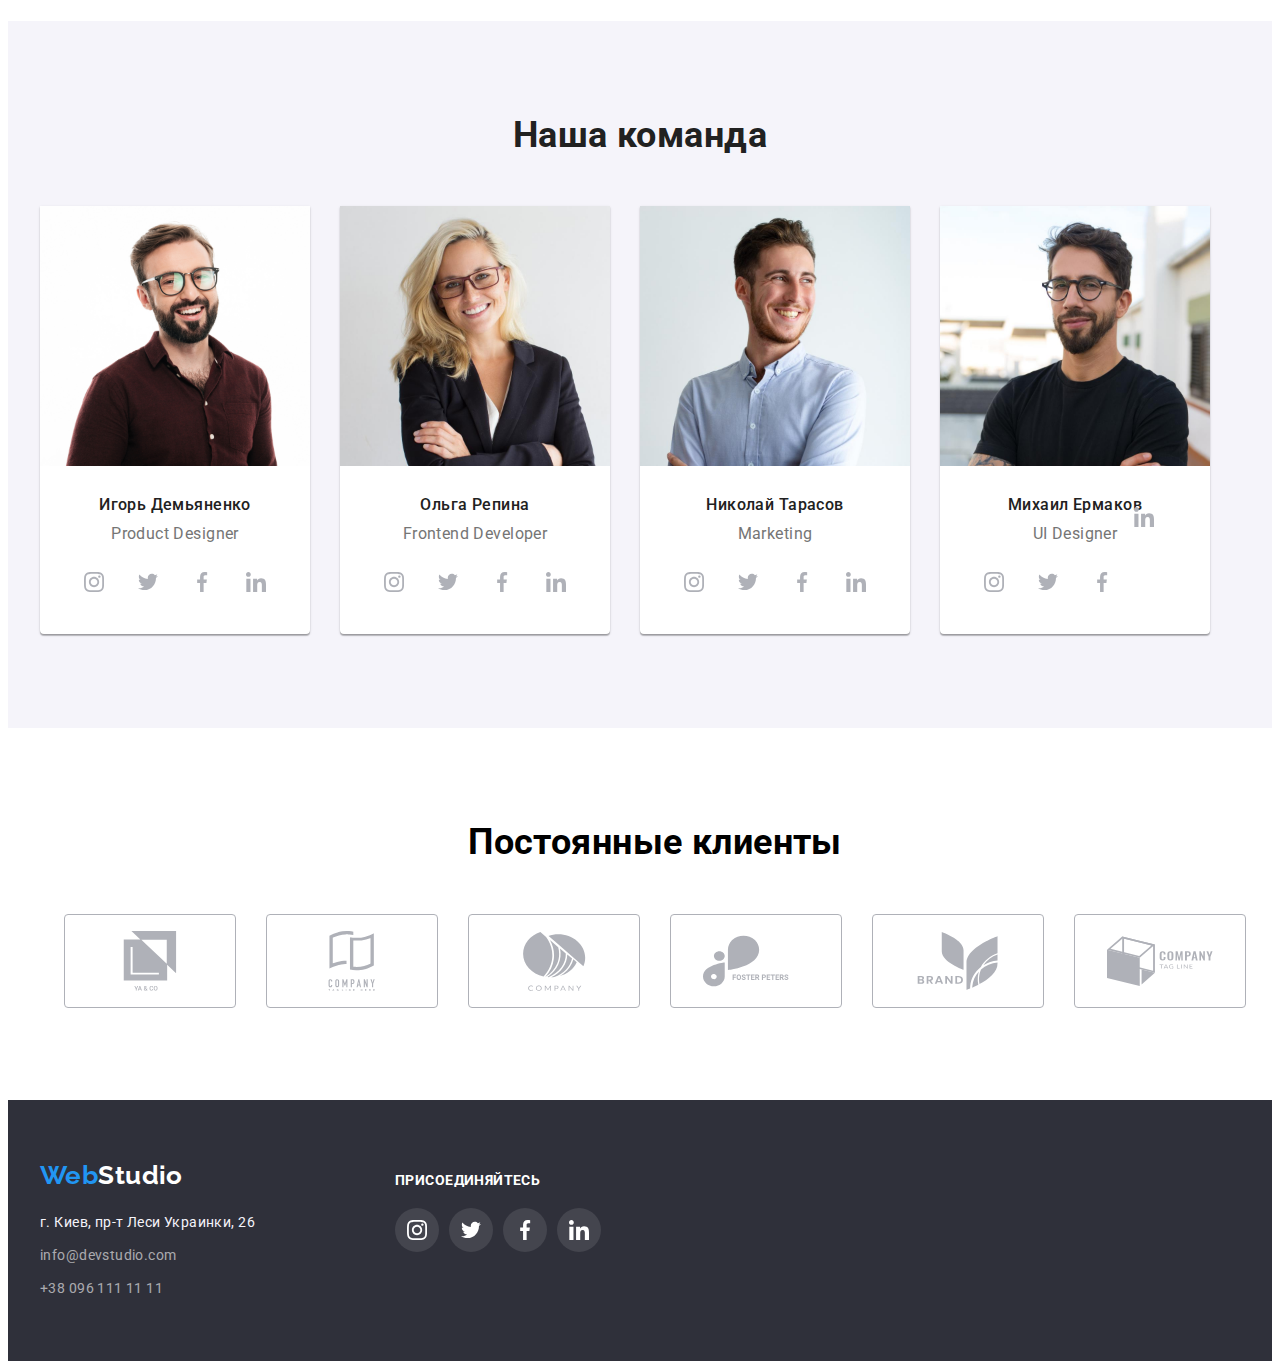
==== commit 46acc7c8: "update code" ====
--- a/index.html
+++ b/index.html
@@ -47,13 +47,20 @@
           </ul>
         </nav>
         <ul class="contact-link-header">
-          <li class="item">
+          <li class="contact-header-item">
             <a href="mailto:info@devstudio.com" class="contact-header link"
-              >info@devstudio.com</a
+              ><svg class="contanct-icon-email">
+                <use href="./images/contant_header.svg#icon-email_header"></use>
+              </svg>
+              info@devstudio.com</a
             >
           </li>
-          <li class="item">
-            <a href="tel:+380961111111" class="contact-header link"
+          <li class="contact-header-item">
+            <a href="tel:+380961111111" class="contact-header link">
+              <svg class="contanct-icon-phone">
+                <use
+                  href="./images/contant_header.svg#icon-phone_header"
+                ></use></svg
               >+38 096 111 11 11</a
             >
           </li>
@@ -75,42 +82,38 @@
           <ul class="features-list">
             <li class="item-block">
               <div class="features-block">
-                <img
-                  src="./images/vector_features_1.png"
-                  alt=""
-                  width="66"
-                  height="70"
-                />
+                <svg class="features-icon">
+                  <use
+                    href="./images/sprite_features.svg#icon-features_vector_2"
+                  ></use>
+                </svg>
               </div>
             </li>
             <li class="item-block">
               <div class="features-block">
-                <img
-                  src="./images/vector_features_2.png"
-                  alt=""
-                  width="68"
-                  height="70"
-                />
+                <svg class="features-icon">
+                  <use
+                    href="./images/sprite_features.svg#icon-features_vector_1"
+                  ></use>
+                </svg>
               </div>
             </li>
             <li class="item-block">
               <div class="features-block">
-                <img
-                  src="./images/vector_features_3.png"
-                  alt=""
-                  width="70"
-                  height="54"
-                />
+                <svg class="features-icon">
+                  <use
+                    href="./images/sprite_features.svg#icon-features_vector_3"
+                  ></use>
+                </svg>
               </div>
             </li>
             <li class="item-block">
               <div class="features-block">
-                <img
-                  src="./images/vector_features_4.png"
-                  alt=""
-                  width="55"
-                  height="61"
-                />
+                <svg class="features-icon">
+                  <use
+                    href="./images/sprite_features.svg#icon-features_vector_4"
+                  ></use>
+                </svg>
               </div>
             </li>
           </ul>
@@ -437,7 +440,7 @@
                       target="_blank"
                       rel="noopener noreferrer"
                       class="social-link"
-                      ><svg class="social-icon">
+                      ><svg class="social-svg">
                         <use
                           href="./images/sprite-social.svg#icon-linkedin"
                           width="20"
@@ -455,46 +458,162 @@
       </section>
       <!-- section #4 -->
       <section class="section container">
-        <h2 class="reg-customer-heading">Постоянные клиенты</h2>
-        <ul class="list-customer">
-          <li>1</li>
-          <li>2</li>
-          <li>3</li>
-          <li>4</li>
-          <li>5</li>
-          <li>6</li>
-        </ul>
+        <div class="container">
+          <h2 class="reg-customer-heading">Постоянные клиенты</h2>
+          <ul class="list-customer">
+            <li class="reg_customer_item">
+              <a href="" class="reg-customer-link">
+                <svg class="reg_customer_icon">
+                  <use
+                    href="./images/sprite_reg_customer.svg#icon-reg_customer_1"
+                  ></use>
+                </svg>
+              </a>
+            </li>
+            <li class="reg_customer_item">
+              <a href="" class="reg-customer-link">
+                <svg class="reg_customer_icon">
+                  <use
+                    href="./images/sprite_reg_customer.svg#icon-reg_customer_2"
+                  ></use>
+                </svg>
+              </a>
+            </li>
+            <li class="reg_customer_item">
+              <a href="" class="reg-customer-link">
+                <svg class="reg_customer_icon">
+                  <use
+                    href="./images/sprite_reg_customer.svg#icon-reg_customer_3"
+                  ></use>
+                </svg>
+              </a>
+            </li>
+            <li class="reg_customer_item">
+              <a href="" class="reg-customer-link">
+                <svg class="reg_customer_icon">
+                  <use
+                    href="./images/sprite_reg_customer.svg#icon-reg_customer_4"
+                  ></use>
+                </svg>
+              </a>
+            </li>
+            <li class="reg_customer_item">
+              <a href="" class="reg-customer-link">
+                <svg class="reg_customer_icon">
+                  <use
+                    href="./images/sprite_reg_customer.svg#icon-reg_customer_5"
+                  ></use>
+                </svg>
+              </a>
+            </li>
+            <li class="reg_customer_item">
+              <a href="" class="reg-customer-link">
+                <svg class="reg_customer_icon">
+                  <use
+                    href="./images/sprite_reg_customer.svg#icon-reg_customer_6"
+                  ></use>
+                </svg>
+              </a>
+            </li>
+          </ul>
+        </div>
       </section>
     </main>
     <!-- footer -->
     <footer class="footer">
       <div class="footer-container container">
-        <a href="./index.html" class="logo-footer link"
-          >Web<span class="footer-logo">Studio</span></a
-        >
-        <address>
-          <ul class="contact-footer contact-list-footer">
-            <li class="item">
+        <div class="footer-address">
+          <a href="./index.html" class="logo-footer link"
+            >Web<span class="footer-logo">Studio</span></a
+          >
+          <address>
+            <ul class="contact-footer contact-list-footer">
+              <li class="item">
+                <a
+                  href="https://goo.gl/maps/VsenkT5PbFzWRXvy7"
+                  target="_blank"
+                  rel="noopener noreferrer"
+                  class="footer-address link"
+                  >г. Киев, пр-т Леси Украинки, 26</a
+                >
+              </li>
+              <li class="item">
+                <a href="mailto:info@devstudio.com" class="contact-footer link"
+                  >info@devstudio.com</a
+                >
+              </li>
+              <li class="item">
+                <a href="tel:+380961111111" class="contact-footer link"
+                  >+38 096 111 11 11</a
+                >
+              </li>
+            </ul>
+          </address>
+        </div>
+        <div class="social-footer">
+          <h2 class="social-heading">присоединяйтесь</h2>
+          <ul class="social-list-footer">
+            <li class="social-footer-item">
               <a
-                href="https://goo.gl/maps/VsenkT5PbFzWRXvy7"
+                href=""
                 target="_blank"
                 rel="noopener noreferrer"
-                class="footer-address link"
-                >г. Киев, пр-т Леси Украинки, 26</a
-              >
-            </li>
-            <li class="item">
-              <a href="mailto:info@devstudio.com" class="contact-footer link"
-                >info@devstudio.com</a
-              >
-            </li>
-            <li class="item">
-              <a href="tel:+380961111111" class="contact-footer link"
-                >+38 096 111 11 11</a
-              >
+                class="social-link-footer"
+                ><svg class="social-svg-footer">
+                  <use
+                    href="./images/sprite-social.svg#icon-instagram"
+                    width="20"
+                    height="
+                          20"
+                  ></use>
+                </svg>
+              </a>
+            </li>
+            <li class="social-footer-item">
+              <a
+                href=""
+                target="_blank"
+                rel="noopener noreferrer"
+                class="social-link-footer"
+                ><svg class="social-svg-footer">
+                  <use
+                    href="./images/sprite-social.svg#icon-twitter"
+                    width="20"
+                    height="
+                          20"
+                  ></use>
+                </svg>
+              </a>
+            </li>
+            <li class="social-footer-item">
+              <a
+                href=""
+                target="_blank"
+                rel="noopener noreferrer"
+                class="social-link-footer"
+                ><svg class="social-svg-footer">
+                  <use href="./images/sprite-social.svg#icon-facebook"></use>
+                </svg>
+              </a>
+            </li>
+            <li class="social-footer-item">
+              <a
+                href=""
+                target="_blank"
+                rel="noopener noreferrer"
+                class="social-link-footer"
+                ><svg class="social-svg-footer">
+                  <use
+                    href="./images/sprite-social.svg#icon-linkedin"
+                    width="20"
+                    height="
+                          20"
+                  ></use>
+                </svg>
+              </a>
             </li>
           </ul>
-        </address>
+        </div>
       </div>
     </footer>
   </body>
--- a/css/style.css
+++ b/css/style.css
@@ -18,6 +18,8 @@
   --portfolio-button-hover: #2196f3;
   --background-team: #f5f4fa;
   --background-footer: #2f303a;
+  --color-social-link: #afb1b8;
+  --fill-social-footer: #ffffff;
 }
 
 body {
@@ -148,10 +150,37 @@
 .header-contact .item + .item {
   margin-right: 50px;
 }
-.contact-header + .contact-header:hover,
+.contact-header-item {
+  fill: #757575;
+  margin-right: 10px;
+}
+.contact-header-item:hover {
+  fill: var(--accent-color);
+}
+.contact-link-header {
+  display: flex;
+}
+.contact-header-item:last-child {
+  margin-right: 0px;
+}
+.contact-header:hover,
 .contact-header:focus {
   color: var(--contact-hover);
 }
+.contanct-icon-email {
+  width: 16px;
+  height: 12px;
+  margin-right: 10px;
+}
+.contact-icon-email:hover {
+  fill: var(--accent-color);
+}
+.contanct-icon-phone {
+  width: 10px;
+  height: 16px;
+  margin-right: 10px;
+}
+
 /* hero */
 .hero {
   background-image: linear-gradient(
@@ -208,29 +237,34 @@
 
 .features-list {
   display: flex;
+  justify-content: center;
 }
 .features-block {
   display: flex;
+  justify-content: center;
+  align-items: center;
   width: 270px;
   height: 120px;
   background: #f5f4fa;
   border-radius: 4px;
 }
 .features .item-block {
-  display: flex;
-  text-align: center;
   margin-bottom: 30px;
   margin-right: 30px;
 }
 .features .item-block:last-child {
   margin-right: 0px;
 }
-
+.features-icon {
+  width: 70px;
+  height: 70px;
+}
 .features-heading {
   margin-bottom: 10px;
   color: var(--heading-color);
   line-height: 1.14;
   font-weight: 700;
+  text-transform: uppercase;
 }
 .features-paragraph {
   width: 270px;
@@ -316,13 +350,21 @@
   margin-top: 16px;
 }
 .social-item {
+  margin-right: 10px;
   width: 44px;
   height: 44px;
+}
+.social-item:last-child {
+  margin-right: 0px;
 }
 .social-icon {
   width: 20px;
   height: 20px;
 }
+.social-link:hover {
+  background: var(--accent-color);
+  fill: var(--logo-footer);
+}
 .social-link {
   display: flex;
   justify-content: center;
@@ -330,14 +372,17 @@
   border-radius: 50%;
   width: 100%;
   height: 100%;
-  display: block;
-}
-.social-link:hover {
-  background: var(--accent-color);
-  fill: #ffffff;
+
+  fill: #afb1b8;
+}
+
+.social-icon:hover {
+  color: #ffffff;
 }
 /* regular customer */
 .reg-customer-heading {
+  margin-bottom: 50px;
+
   font-weight: 700;
   font-size: 36px;
   line-height: 1.16;
@@ -345,11 +390,44 @@
 }
 .list-customer {
   display: flex;
-}
+  justify-content: center;
+}
+.reg_customer_item {
+  margin-right: 30px;
+  width: 172px;
+  height: 92px;
+}
+.reg_customer_item:last-child {
+  margin-right: 0px;
+}
+.reg-customer-link {
+  display: flex;
+  justify-content: center;
+  align-items: center;
+  border-radius: 4px;
+  border: 1px solid #afb1b8;
+  fill: #afb1b8;
+  padding: 16px 32px;
+}
+.reg-customer-link:hover {
+  border: 1px solid var(--accent-color);
+  fill: var(--accent-color);
+}
+.reg_customer_icon {
+  width: 106px;
+  height: 60px;
+}
+
 /* footer */
 .footer {
   background-color: var(--background-footer);
-  padding: 60px 0;
+  padding: 60px 0px;
+}
+.footer-container {
+  display: flex;
+}
+.footer-address {
+  margin-right: 70px;
 }
 .logo-footer {
   display: block;
@@ -370,10 +448,45 @@
 .footer-address {
   color: var(--background-team);
 }
+.social-svg-footer {
+  width: 20px;
+  height: 20px;
+}
 .contact-footer .item + .item {
   margin-top: 9px;
 }
-
+.social-list-footer {
+  display: flex;
+}
+.social-link-footer {
+  display: flex;
+  justify-content: center;
+  align-items: center;
+  width: 44px;
+  height: 44px;
+  border-radius: 50%;
+  background: #ffffff1a;
+  fill: var(--fill-social-footer);
+}
+.social-link-footer:hover {
+  background: var(--accent-color);
+}
+.social-footer-item {
+  margin-right: 10px;
+}
+.social-footer-item:last-child {
+  margin-right: 0;
+}
+.social-heading {
+  margin-top: 12px;
+  margin-bottom: 20px;
+  font-weight: 700;
+  font-size: 14px;
+  letter-spacing: 0.03em;
+  line-height: calc(16 / 14);
+  color: var(--heading-color-hero);
+  text-transform: uppercase;
+}
 /* portfolio.html (css)*/
 
 .button-list {
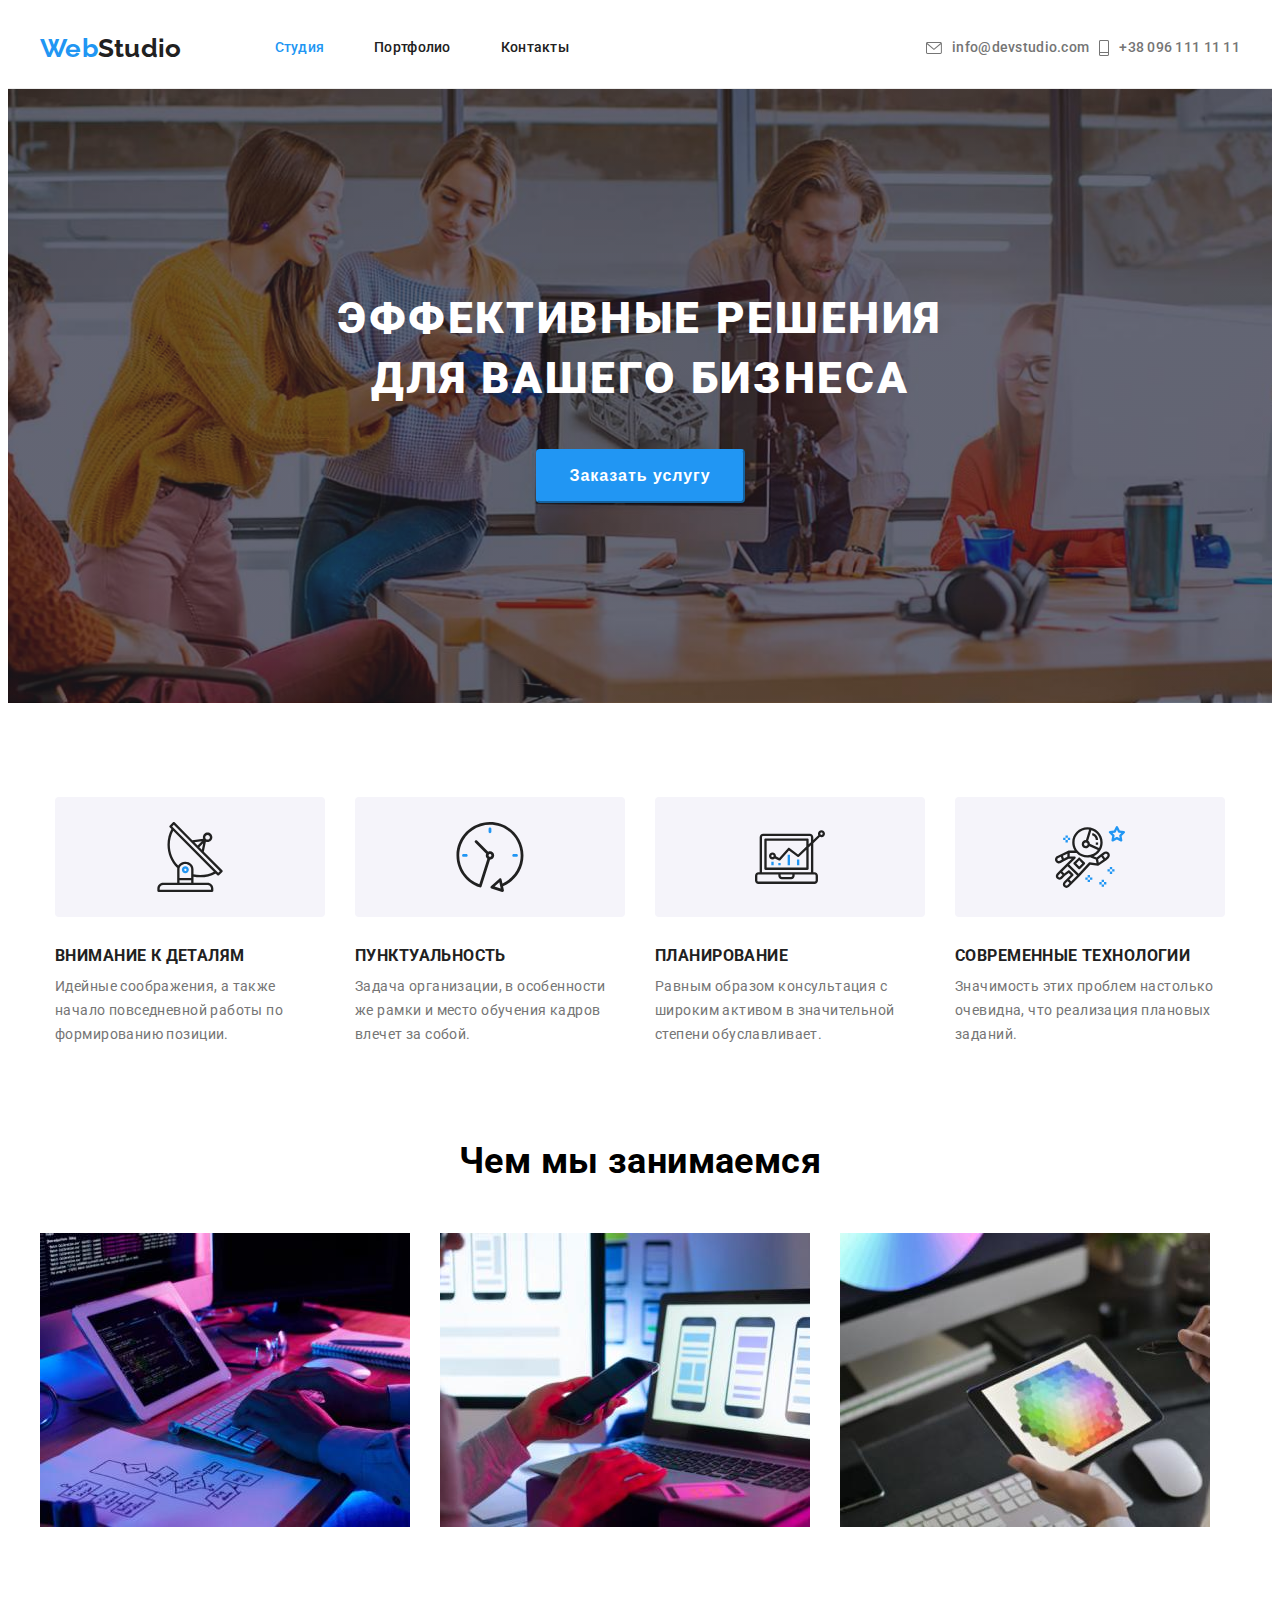
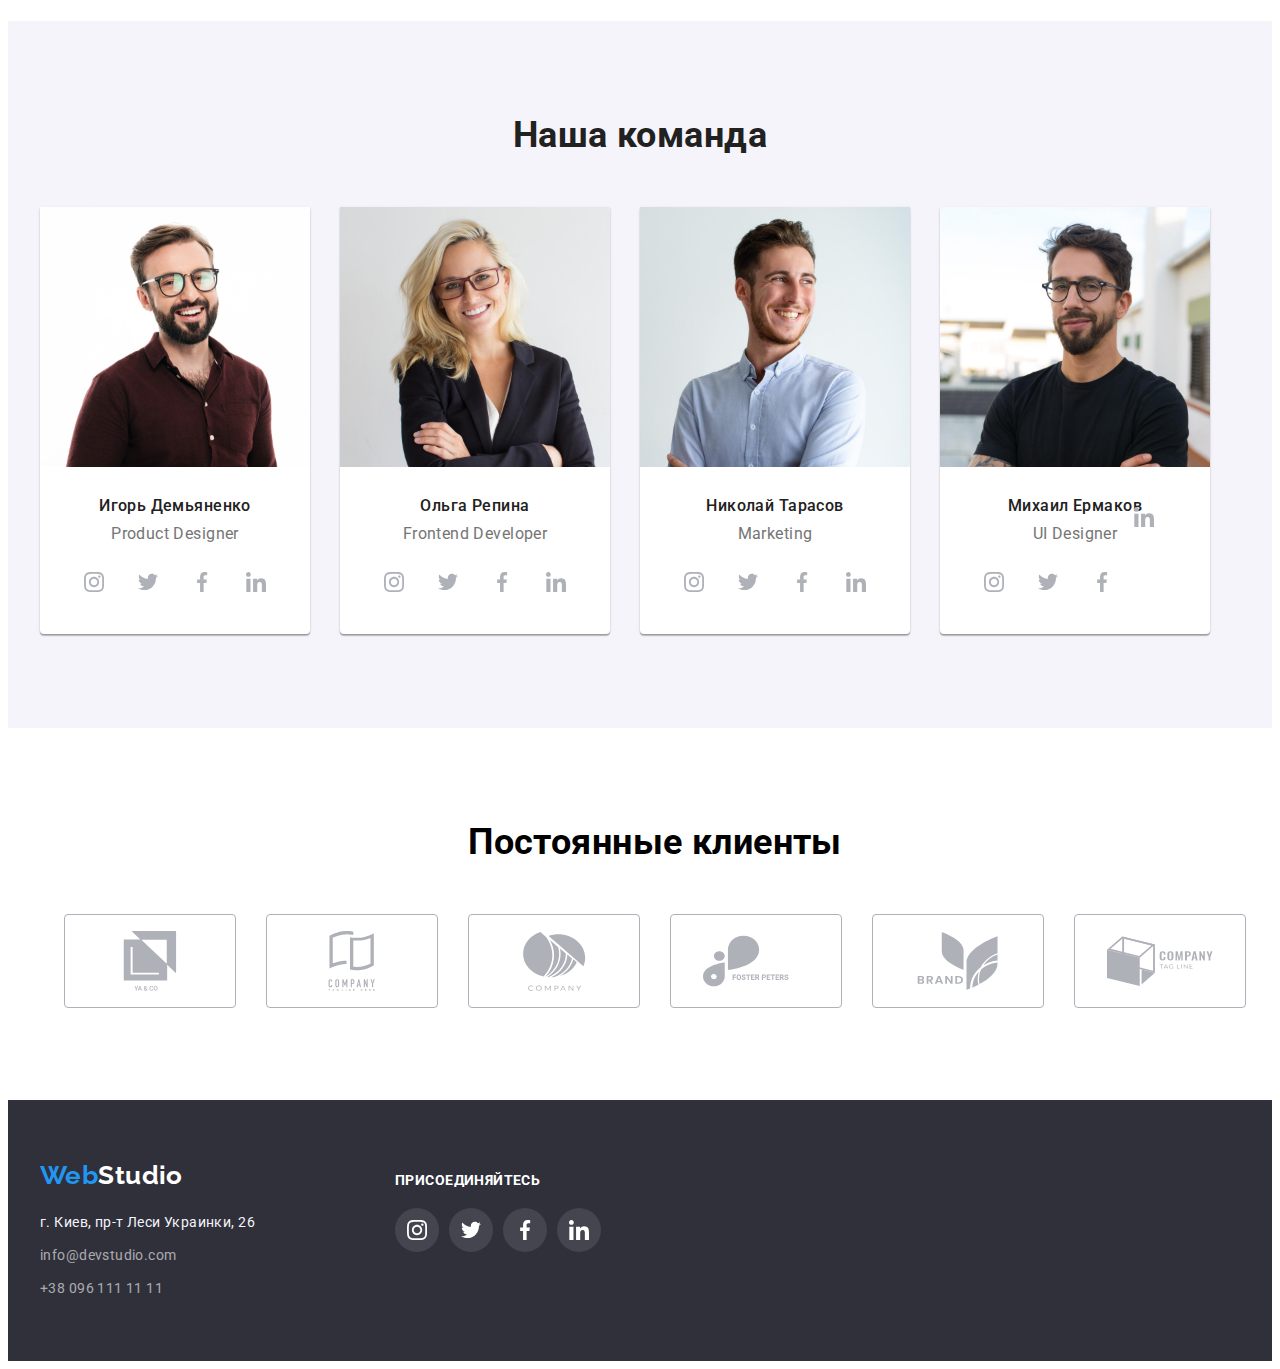
==== commit 589f5b5e: "update code" ====
--- a/index.html
+++ b/index.html
@@ -58,10 +58,9 @@
           <li class="contact-header-item">
             <a href="tel:+380961111111" class="contact-header link">
               <svg class="contanct-icon-phone">
-                <use
-                  href="./images/contant_header.svg#icon-phone_header"
-                ></use></svg
-              >+38 096 111 11 11</a
+                <use href="./images/contant_header.svg#icon-phone_header"></use>
+              </svg>
+              +38 096 111 11 11</a
             >
           </li>
         </ul>
--- a/css/style.css
+++ b/css/style.css
@@ -100,10 +100,6 @@
 .navigation-list {
   display: flex;
 }
-.contact-link-header {
-  display: flex;
-  margin-left: auto;
-}
 
 /*logo in header and footer   */
 .logo-header {
@@ -140,6 +136,9 @@
 }
 /* contact header*/
 .contact-header {
+  display: flex;
+  justify-content: center;
+  align-items: center;
   padding-bottom: 32px;
   padding-top: 32px;
   color: var(--contact-);
@@ -159,6 +158,10 @@
 }
 .contact-link-header {
   display: flex;
+  margin-left: auto;
+  justify-content: center;
+  align-items: center;
+  align-self: center;
 }
 .contact-header-item:last-child {
   margin-right: 0px;
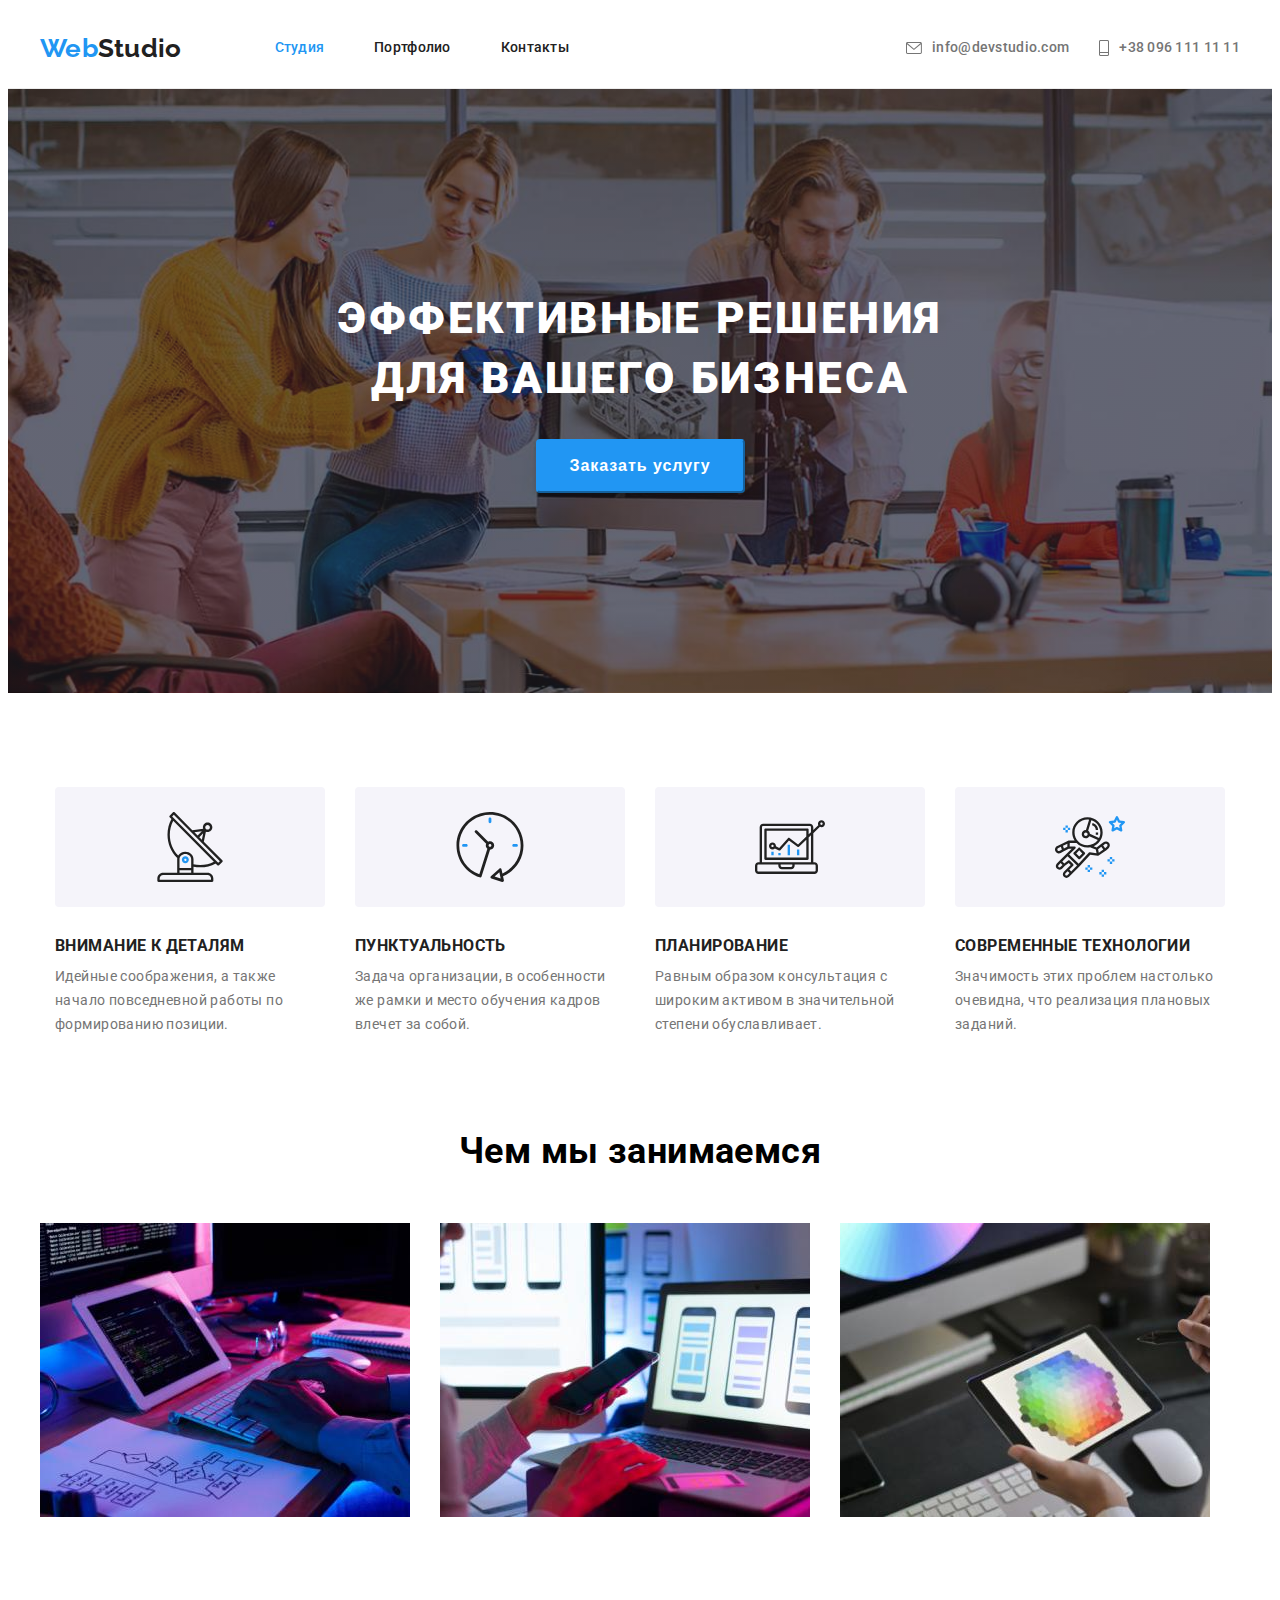
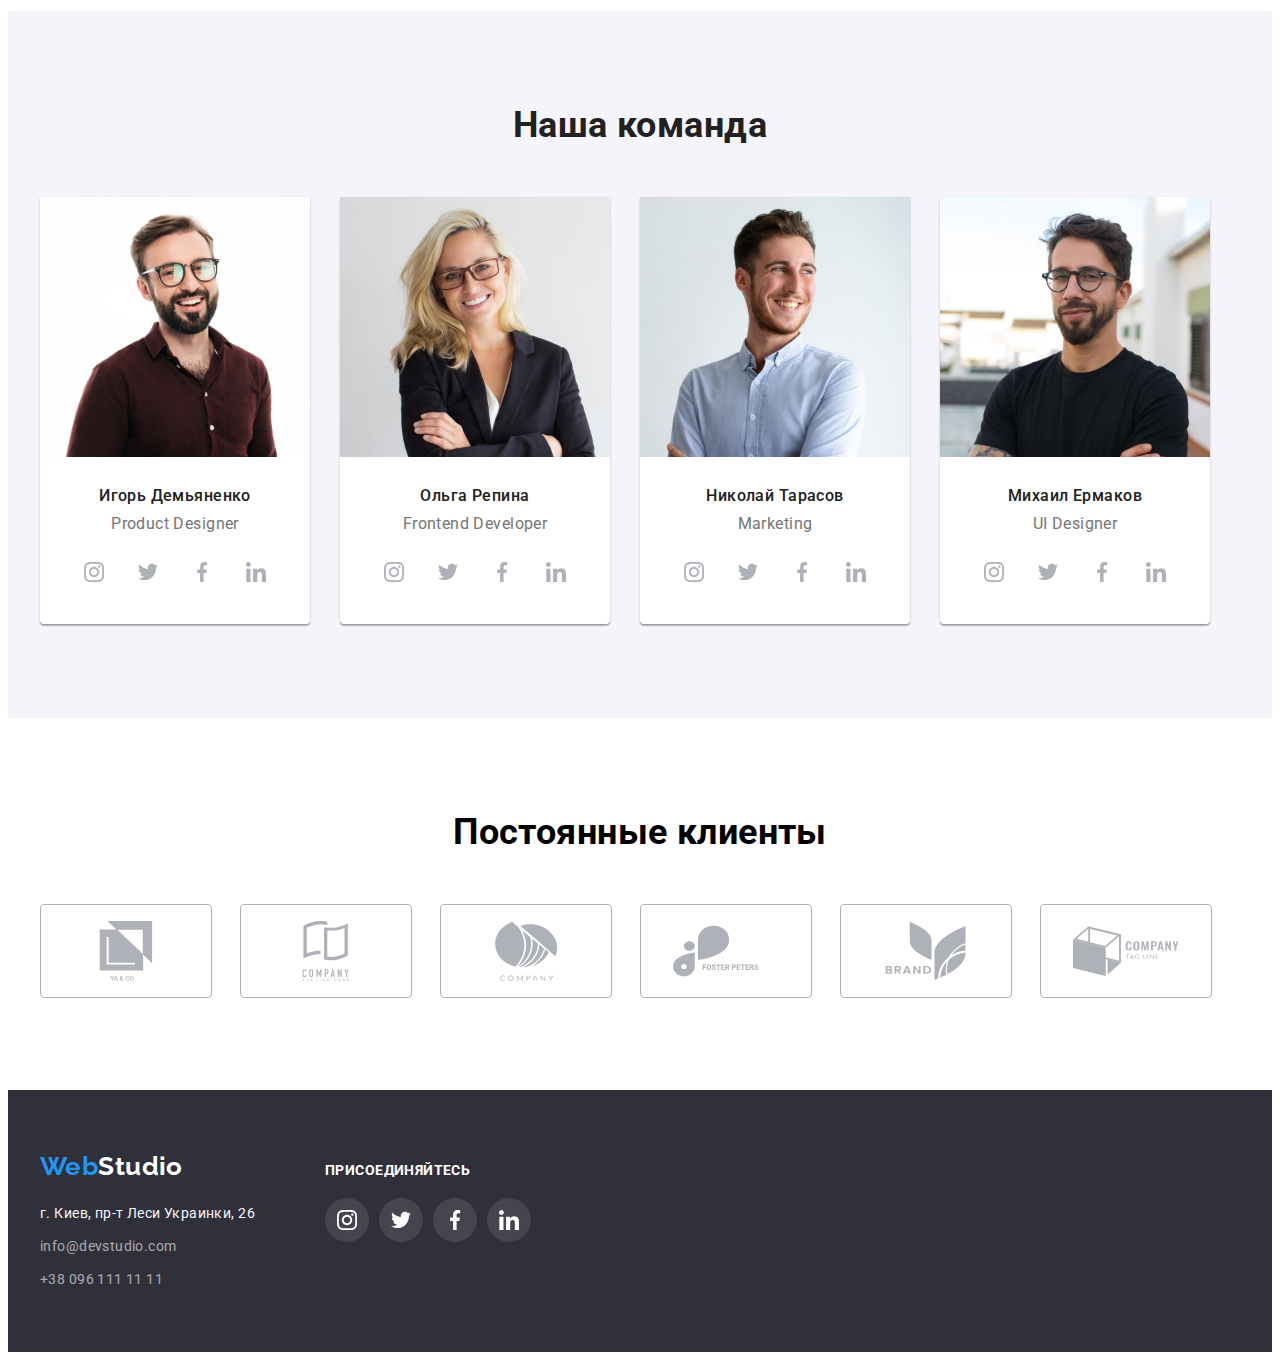
==== commit 662283b9: "update code" ====
--- a/index.html
+++ b/index.html
@@ -79,7 +79,7 @@
         <div class="container">
           <h2 class="visually-hidden">Особенности нашей компании</h2>
           <ul class="features-list">
-            <li class="item-block">
+            <li class="item">
               <div class="features-block">
                 <svg class="features-icon">
                   <use
@@ -87,37 +87,6 @@
                   ></use>
                 </svg>
               </div>
-            </li>
-            <li class="item-block">
-              <div class="features-block">
-                <svg class="features-icon">
-                  <use
-                    href="./images/sprite_features.svg#icon-features_vector_1"
-                  ></use>
-                </svg>
-              </div>
-            </li>
-            <li class="item-block">
-              <div class="features-block">
-                <svg class="features-icon">
-                  <use
-                    href="./images/sprite_features.svg#icon-features_vector_3"
-                  ></use>
-                </svg>
-              </div>
-            </li>
-            <li class="item-block">
-              <div class="features-block">
-                <svg class="features-icon">
-                  <use
-                    href="./images/sprite_features.svg#icon-features_vector_4"
-                  ></use>
-                </svg>
-              </div>
-            </li>
-          </ul>
-          <ul class="features-list">
-            <li class="item">
               <h3 class="features-heading">Внимание к деталям</h3>
               <p class="features-paragraph">
                 Идейные соображения, а также начало повседневной работы по
@@ -125,6 +94,13 @@
               </p>
             </li>
             <li class="item">
+              <div class="features-block">
+                <svg class="features-icon">
+                  <use
+                    href="./images/sprite_features.svg#icon-features_vector_1"
+                  ></use>
+                </svg>
+              </div>
               <h3 class="features-heading">Пунктуальность</h3>
               <p class="features-paragraph">
                 Задача организации, в особенности же рамки и место обучения
@@ -132,6 +108,13 @@
               </p>
             </li>
             <li class="item">
+              <div class="features-block">
+                <svg class="features-icon">
+                  <use
+                    href="./images/sprite_features.svg#icon-features_vector_3"
+                  ></use>
+                </svg>
+              </div>
               <h3 class="features-heading">Планирование</h3>
               <p class="features-paragraph">
                 Равным образом консультация с широким активом в значительной
@@ -139,6 +122,13 @@
               </p>
             </li>
             <li class="item">
+              <div class="features-block">
+                <svg class="features-icon">
+                  <use
+                    href="./images/sprite_features.svg#icon-features_vector_4"
+                  ></use>
+                </svg>
+              </div>
               <h3 class="features-heading">Современные технологии</h3>
               <p class="features-paragraph">
                 Значимость этих проблем настолько очевидна, что реализация
@@ -439,12 +429,9 @@
                       target="_blank"
                       rel="noopener noreferrer"
                       class="social-link"
-                      ><svg class="social-svg">
+                      ><svg class="social-icon">
                         <use
                           href="./images/sprite-social.svg#icon-linkedin"
-                          width="20"
-                          height="
-                          20"
                         ></use>
                       </svg>
                     </a>
@@ -456,7 +443,7 @@
         </div>
       </section>
       <!-- section #4 -->
-      <section class="section container">
+      <section class="section">
         <div class="container">
           <h2 class="reg-customer-heading">Постоянные клиенты</h2>
           <ul class="list-customer">
@@ -526,13 +513,13 @@
             >Web<span class="footer-logo">Studio</span></a
           >
           <address>
-            <ul class="contact-footer contact-list-footer">
+            <ul class="contact-footer">
               <li class="item">
                 <a
                   href="https://goo.gl/maps/VsenkT5PbFzWRXvy7"
                   target="_blank"
                   rel="noopener noreferrer"
-                  class="footer-address link"
+                  class="footer-address-link link"
                   >г. Киев, пр-т Леси Украинки, 26</a
                 >
               </li>
--- a/css/style.css
+++ b/css/style.css
@@ -151,9 +151,10 @@
 }
 .contact-header-item {
   fill: #757575;
-  margin-right: 10px;
-}
-.contact-header-item:hover {
+  margin-right: 30px;
+}
+.contact-header-item:hover,
+.contact-header-item:focus {
   fill: var(--accent-color);
 }
 .contact-link-header {
@@ -168,6 +169,7 @@
 }
 .contact-header:hover,
 .contact-header:focus {
+  fill: var(--accent-color);
   color: var(--contact-hover);
 }
 .contanct-icon-email {
@@ -175,15 +177,11 @@
   height: 12px;
   margin-right: 10px;
 }
-.contact-icon-email:hover {
-  fill: var(--accent-color);
-}
 .contanct-icon-phone {
   width: 10px;
   height: 16px;
   margin-right: 10px;
 }
-
 /* hero */
 .hero {
   background-image: linear-gradient(
@@ -205,7 +203,7 @@
   margin-top: 0;
   margin-left: auto;
   margin-right: auto;
-  margin-bottom: 40px;
+  margin-bottom: 30px;
   width: 696px;
   color: var(--heading-color-hero);
   font-weight: 900;
@@ -243,6 +241,7 @@
   justify-content: center;
 }
 .features-block {
+  margin-bottom: 30px;
   display: flex;
   justify-content: center;
   align-items: center;
@@ -309,7 +308,7 @@
   display: flex;
 }
 .team-block {
-  padding: 30px;
+  padding: 30px 0;
 }
 .team-item {
   width: 270px;
@@ -364,7 +363,8 @@
   width: 20px;
   height: 20px;
 }
-.social-link:hover {
+.social-link:hover,
+.social-link:focus {
   background: var(--accent-color);
   fill: var(--logo-footer);
 }
@@ -379,7 +379,8 @@
   fill: #afb1b8;
 }
 
-.social-icon:hover {
+.social-icon:hover,
+.social-icon:focus {
   color: #ffffff;
 }
 /* regular customer */
@@ -393,11 +394,10 @@
 }
 .list-customer {
   display: flex;
-  justify-content: center;
 }
 .reg_customer_item {
   margin-right: 30px;
-  width: 172px;
+  width: 170px;
   height: 92px;
 }
 .reg_customer_item:last-child {
@@ -407,12 +407,14 @@
   display: flex;
   justify-content: center;
   align-items: center;
+  width: 100%;
+  height: 100%;
   border-radius: 4px;
   border: 1px solid #afb1b8;
   fill: #afb1b8;
-  padding: 16px 32px;
-}
-.reg-customer-link:hover {
+}
+.reg-customer-link:hover,
+.reg-customer-link:focus {
   border: 1px solid var(--accent-color);
   fill: var(--accent-color);
 }
@@ -428,10 +430,9 @@
 }
 .footer-container {
   display: flex;
-}
-.footer-address {
-  margin-right: 70px;
-}
+  align-items: baseline;
+}
+
 .logo-footer {
   display: block;
   margin-bottom: 20px;
@@ -449,6 +450,9 @@
 }
 
 .footer-address {
+  margin-right: 70px;
+}
+.footer-address-link {
   color: var(--background-team);
 }
 .social-svg-footer {
@@ -471,7 +475,8 @@
   background: #ffffff1a;
   fill: var(--fill-social-footer);
 }
-.social-link-footer:hover {
+.social-link-footer:hover,
+.social-link-footer:focus {
   background: var(--accent-color);
 }
 .social-footer-item {
@@ -480,8 +485,10 @@
 .social-footer-item:last-child {
   margin-right: 0;
 }
+.social-footer {
+  margin-top: 12px;
+}
 .social-heading {
-  margin-top: 12px;
   margin-bottom: 20px;
   font-weight: 700;
   font-size: 14px;
@@ -514,8 +521,7 @@
   font-weight: 500;
   font-size: 16px;
   line-height: 1.62;
-  box-shadow: 0px 3px 1px rgba(0, 0, 0, 0.1), 0px 1px 2px rgba(0, 0, 0, 0.08),
-    0px 2px 2px rgba(0, 0, 0, 0.12);
+
   cursor: pointer;
 }
 
@@ -523,6 +529,8 @@
 .portfolio-button:focus {
   background-color: var(--portfolio-button-hover);
   color: var(--portfolio-button);
+  box-shadow: 0px 3px 1px rgba(0, 0, 0, 0.1), 0px 1px 2px rgba(0, 0, 0, 0.08),
+    0px 2px 2px rgba(0, 0, 0, 0.12);
 }
 .portfolio-heading {
   margin-bottom: 4px;
@@ -549,6 +557,11 @@
 }
 .portfolio-item:nth-last-child(-n + 3) {
   margin-bottom: 0;
+}
+.portfolio-item:hover,
+.portfolio-item:focus {
+  box-shadow: 0px 1px 1px rgba(0, 0, 0, 0.12), 0px 4px 4px rgba(0, 0, 0, 0.06),
+    1px 4px 6px rgba(0, 0, 0, 0.16);
 }
 .portfolio-item {
   width: 370px;
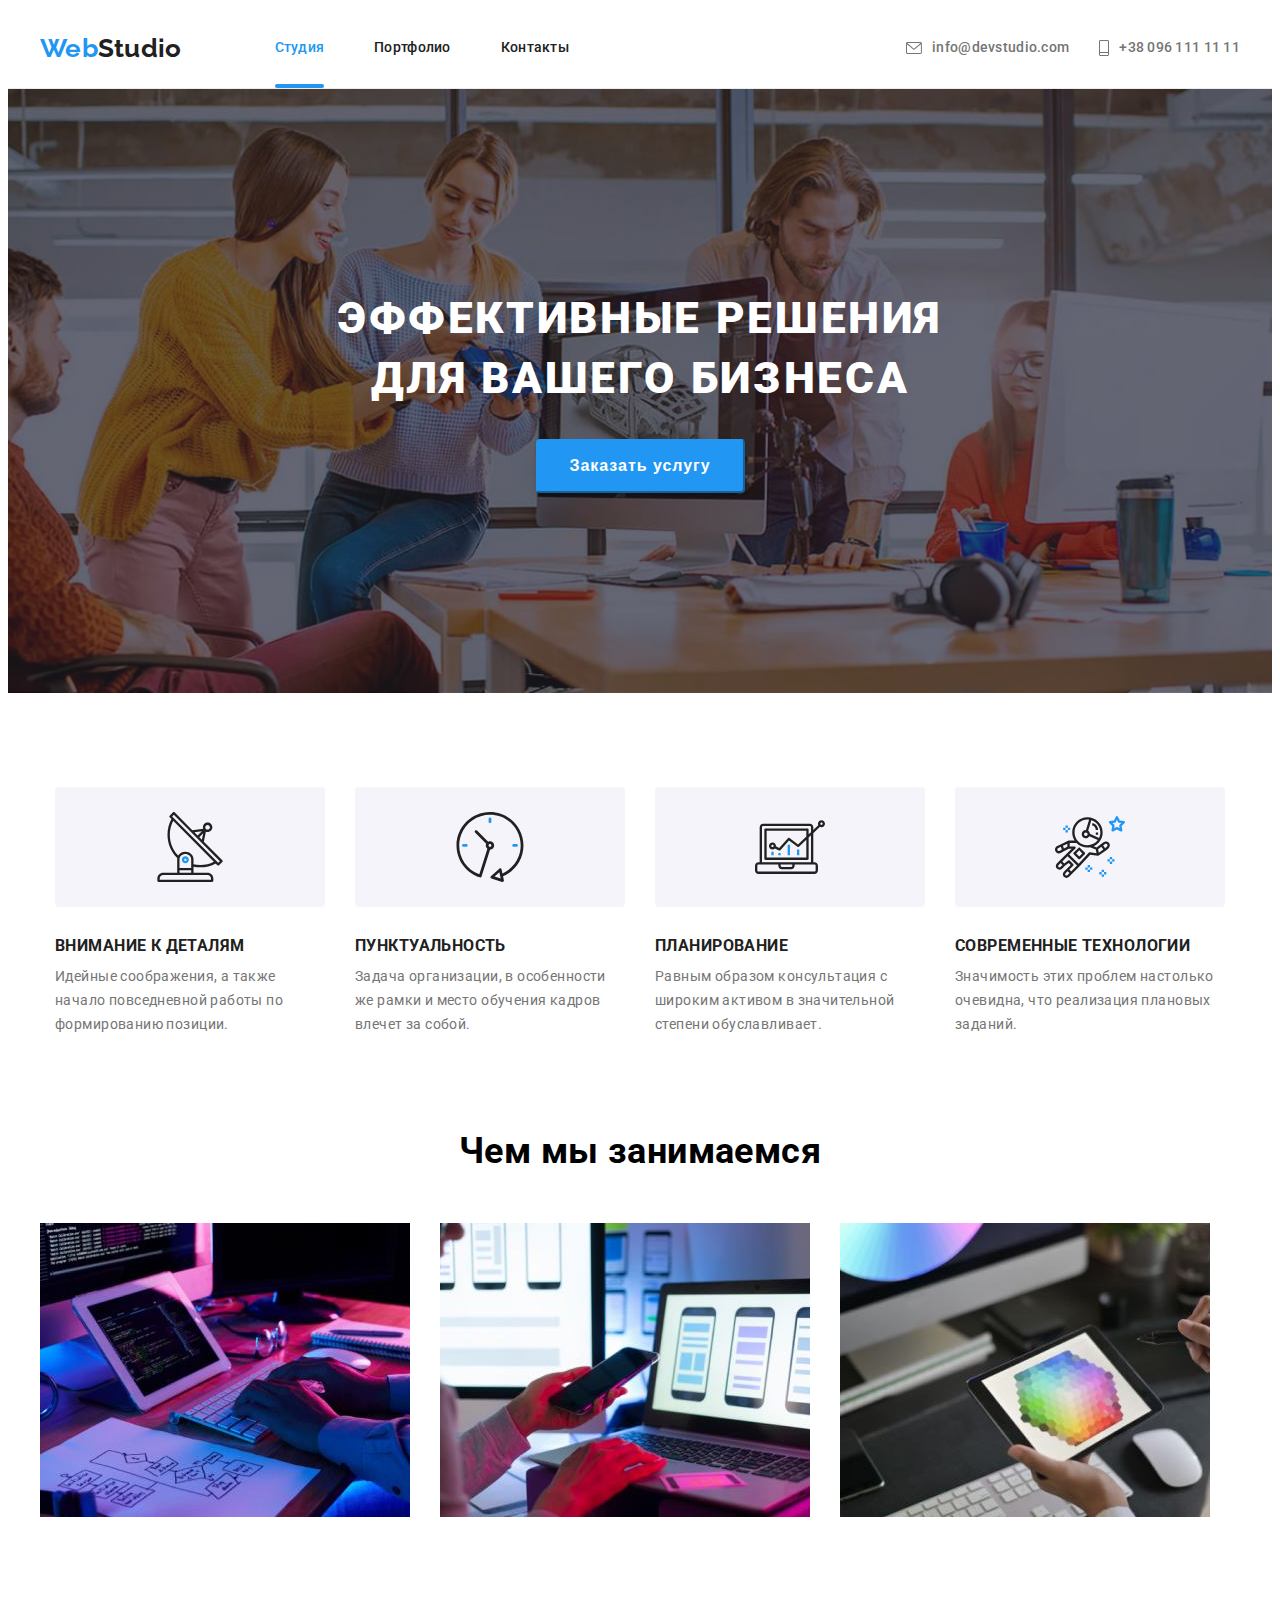
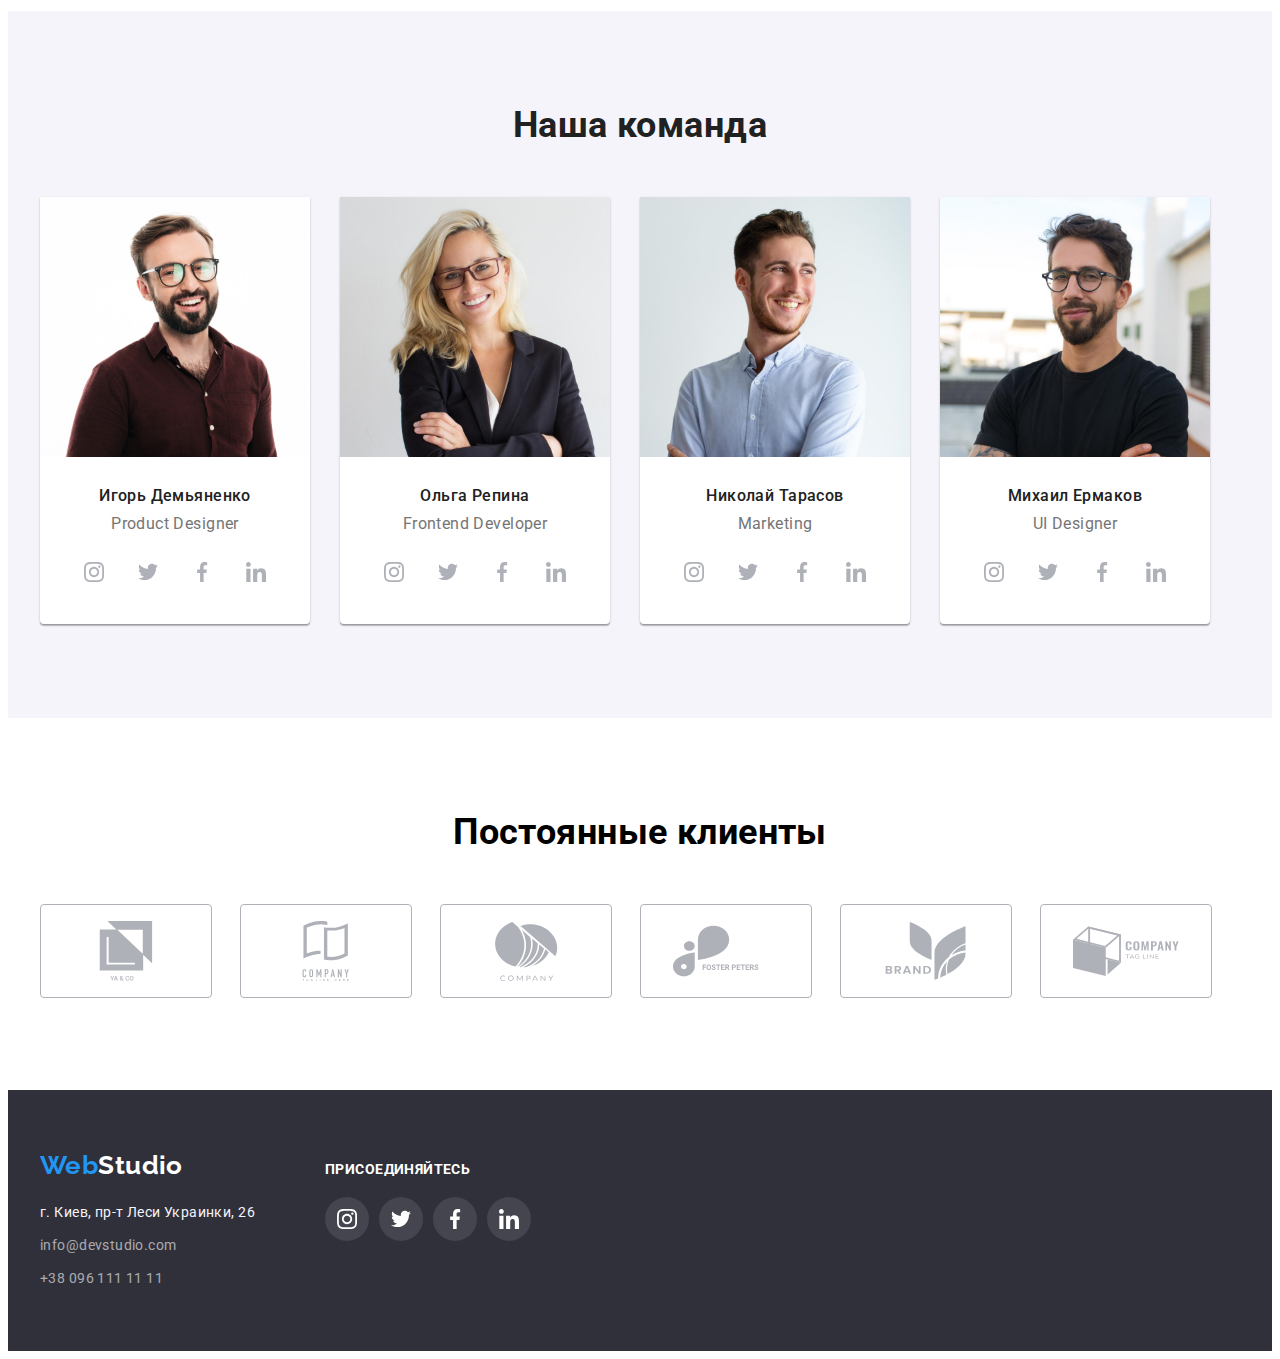
==== commit eb4259a5: "update code" ====
--- a/index.html
+++ b/index.html
@@ -29,19 +29,19 @@
             >Web<span class="header-logo">Studio</span></a
           >
           <ul class="navigation-list">
-            <li class="item">
+            <li class="item current-nav-item">
               <a
                 href="./index.html"
                 class="navigation-link link current-nav-link"
                 >Студия</a
               >
             </li>
-            <li class="item">
+            <li class="item nav-item">
               <a href="./portfolio.html" class="navigation-link link"
                 >Портфолио</a
               >
             </li>
-            <li class="item">
+            <li class="item nav-item">
               <a href="" class="navigation-link link">Контакты</a>
             </li>
           </ul>
--- a/css/style.css
+++ b/css/style.css
@@ -127,12 +127,39 @@
   font-size: 14px;
   line-height: 1.14;
 }
+.navigation-link:hover:after,
+.navigation-link:focus:after {
+  position: absolute;
+  top: 76px;
+  content: '';
+  background: var(--accent-color);
+  border-radius: 2px;
+  width: 100%;
+  height: 4px;
+  display: block;
+}
 .navigation-link:hover,
 .navigation-link:focus {
   color: var(--header-nav-hover);
 }
+.current-nav-item {
+  position: relative;
+}
+.nav-item {
+  position: relative;
+}
 .current-nav-link {
-  color: var(--accent-color);
+  color: var(--header-nav-hover);
+}
+.current-nav-link::after {
+  position: absolute;
+  top: 76px;
+  content: '';
+  background: var(--accent-color);
+  border-radius: 2px;
+  width: 100%;
+  height: 4px;
+  display: block;
 }
 /* contact header*/
 .contact-header {
@@ -448,7 +475,10 @@
   line-height: 1.71;
   font-style: normal;
 }
-
+.contact-footer:hover,
+.contact-footer:focus {
+  color: var(--accent-color);
+}
 .footer-address {
   margin-right: 70px;
 }
@@ -485,9 +515,7 @@
 .social-footer-item:last-child {
   margin-right: 0;
 }
-.social-footer {
-  margin-top: 12px;
-}
+
 .social-heading {
   margin-bottom: 20px;
   font-weight: 700;
@@ -558,8 +586,11 @@
 .portfolio-item:nth-last-child(-n + 3) {
   margin-bottom: 0;
 }
-.portfolio-item:hover,
-.portfolio-item:focus {
+.portfolio-link {
+  display: block;
+}
+.portfolio-link:hover,
+.portfolio-link:focus {
   box-shadow: 0px 1px 1px rgba(0, 0, 0, 0.12), 0px 4px 4px rgba(0, 0, 0, 0.06),
     1px 4px 6px rgba(0, 0, 0, 0.16);
 }
